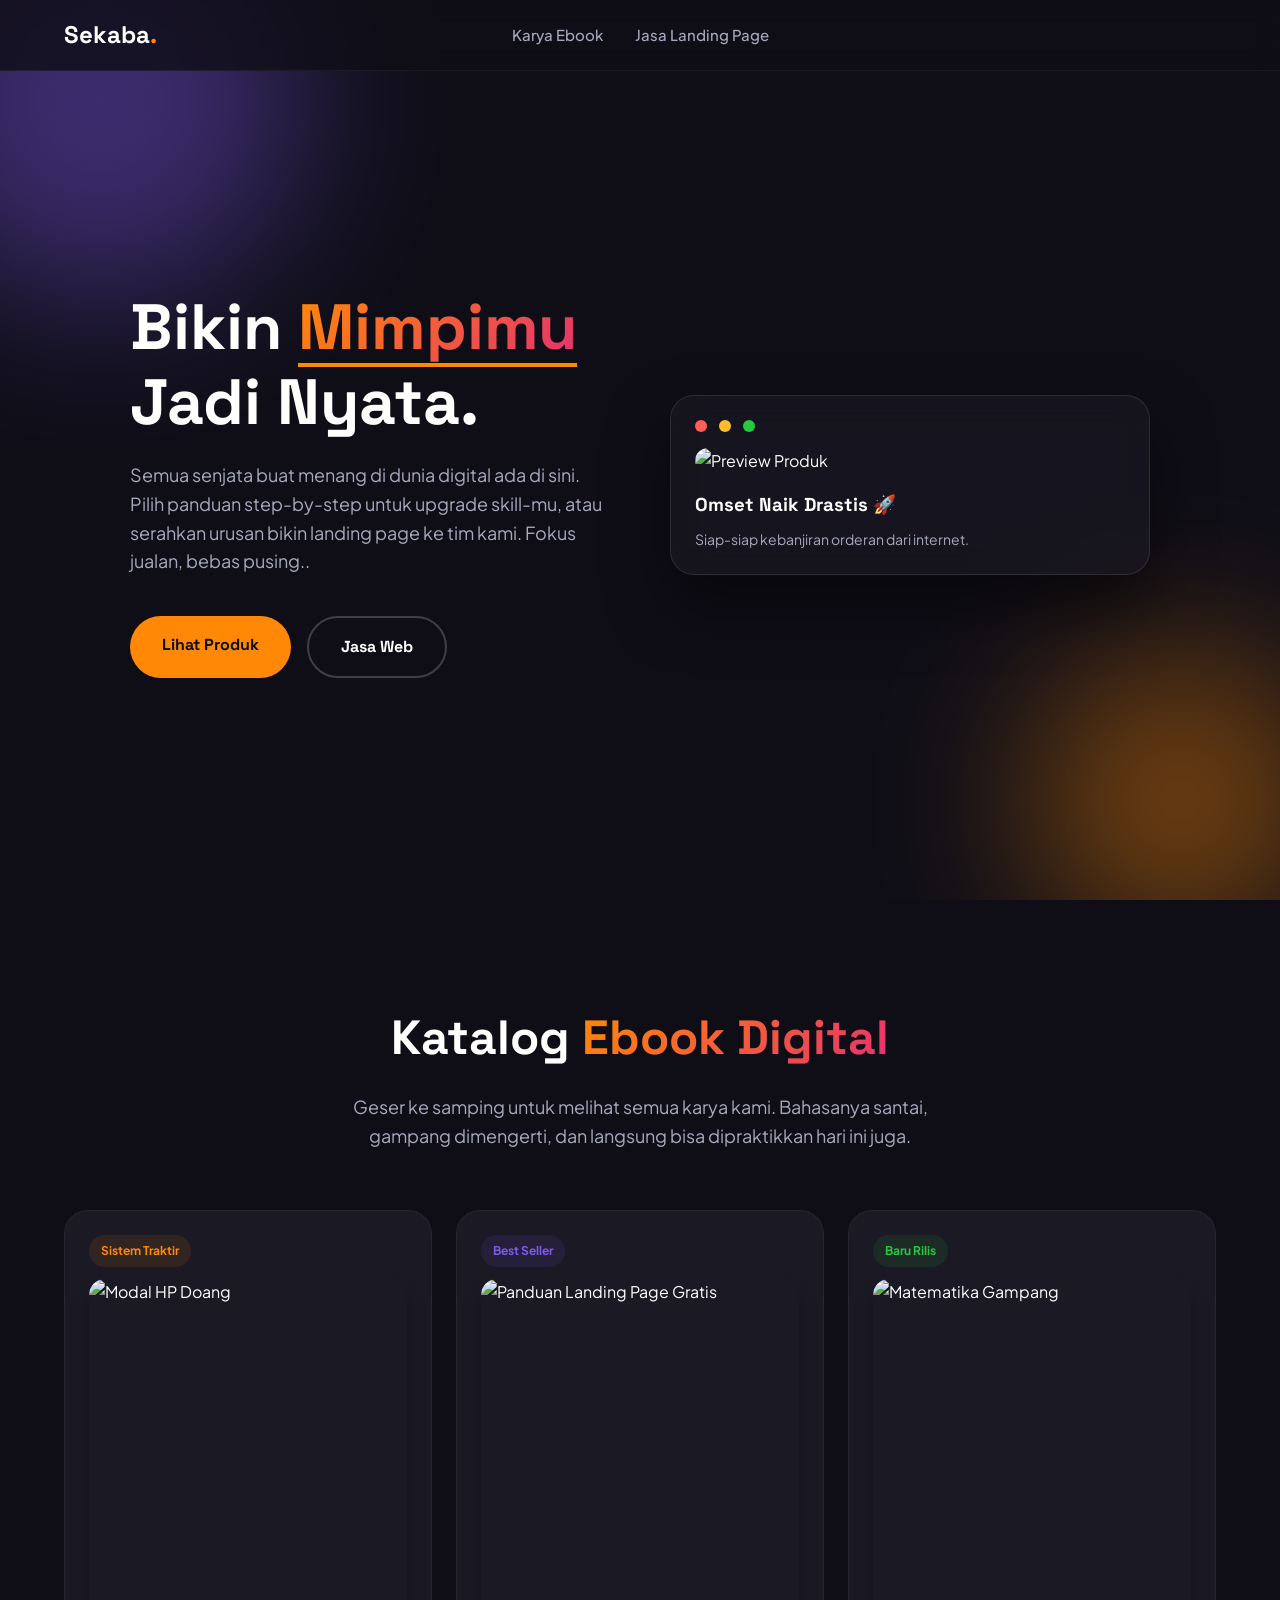
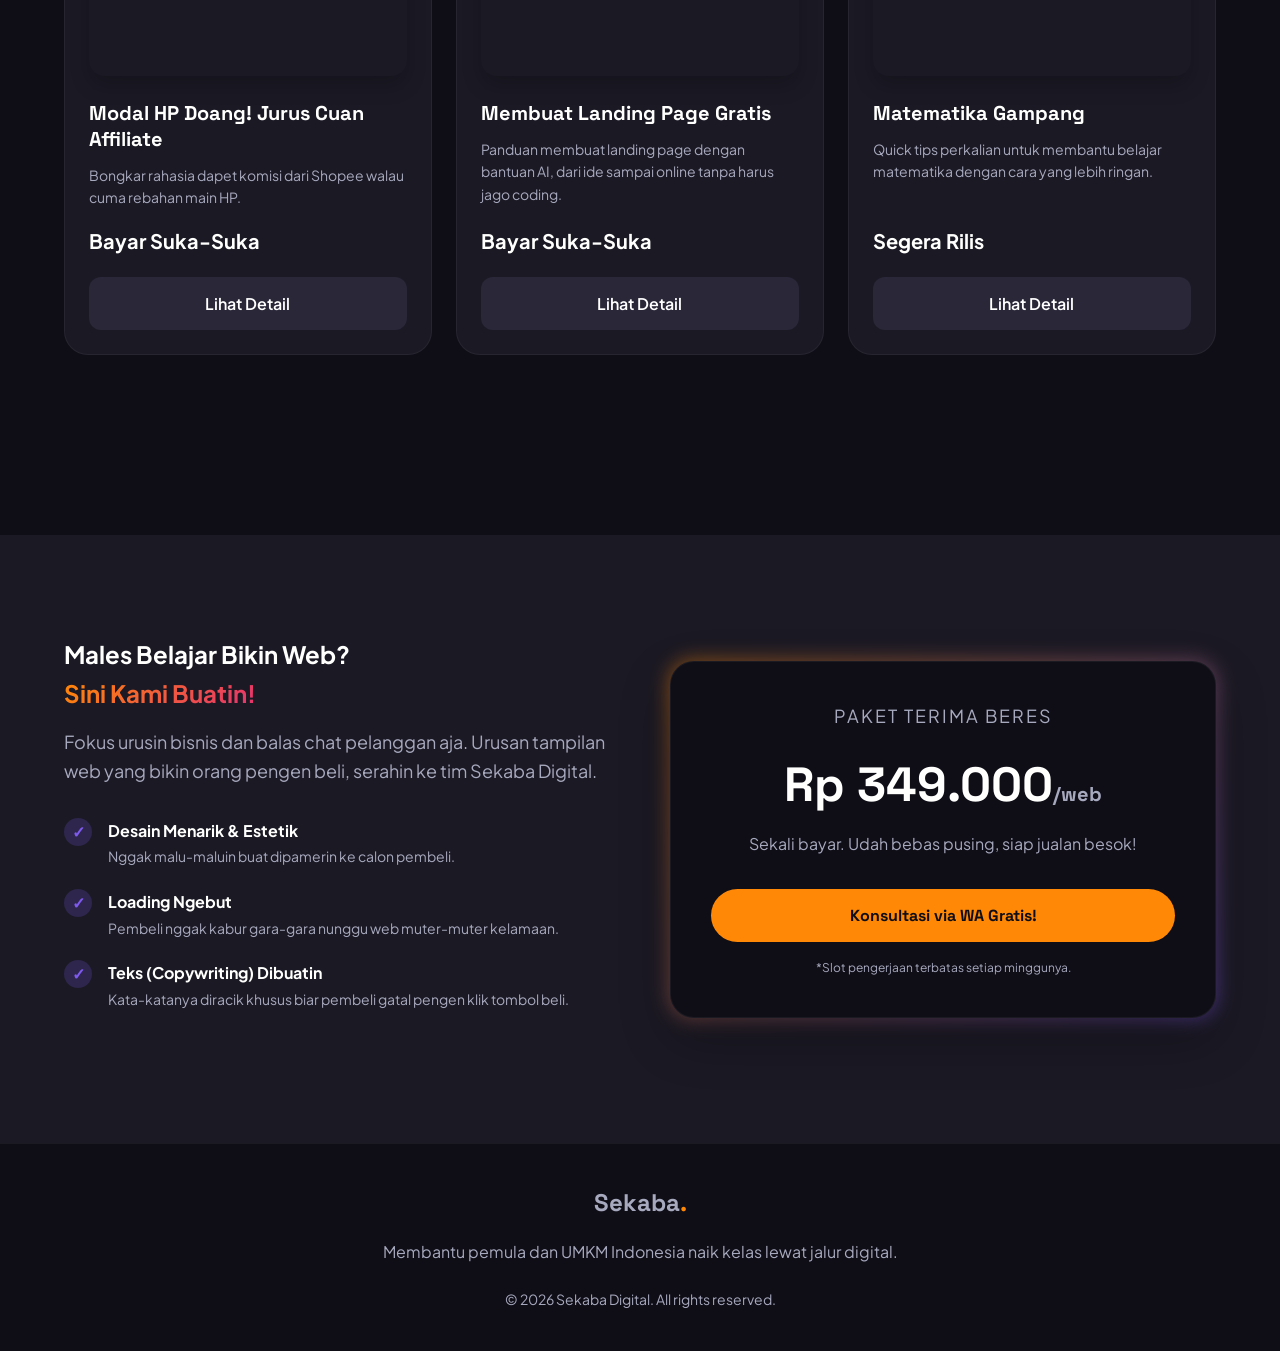
==== index.html @ d07aef2f "Update index.html" ====
<!DOCTYPE html>
<html lang="id">
<head>
<meta charset="UTF-8">
<meta name="viewport" content="width=device-width, initial-scale=1.0">
<title>Sekaba Digital - Ebook & Jasa Landing Page</title>
<link rel="preconnect" href="https://fonts.googleapis.com">
<link rel="preconnect" href="https://fonts.gstatic.com" crossorigin>
<link href="https://fonts.googleapis.com/css2?family=Space+Grotesk:wght@500;700&family=Plus+Jakarta+Sans:wght@400;500;600;700&display=swap" rel="stylesheet">
<style>
  :root {
    --bg: #0F0E17;
    --surface: #1B1924;
    --surface-light: #2A2739;
    --text: #FFFFFE;
    --text-muted: #A7A9BE;
    --primary: #FF8906; /* Neon Orange */
    --primary-hover: #F25F4C;
    --secondary: #E53170; /* Pinkish Red */
    --tertiary: #7F5AF0; /* Purple */
    --radius-lg: 24px;
    --radius-md: 16px;
    --font-head: 'Space Grotesk', sans-serif;
    --font-body: 'Plus Jakarta Sans', sans-serif;
  }

  * { box-sizing: border-box; margin: 0; padding: 0; }
  html { scroll-behavior: smooth; }
  
  body {
    background: var(--bg);
    color: var(--text);
    font-family: var(--font-body);
    line-height: 1.6;
    -webkit-overflow-scrolling: touch;
  }
  
  a { text-decoration: none; color: inherit; }
  img { max-width: 100%; display: block; }
  button { cursor: pointer; border: none; background: none; font-family: inherit; }

  /* Utility Classes */
  .wrap { max-width: 1200px; margin: 0 auto; padding: 0 24px; }
  .text-gradient {
    background: linear-gradient(135deg, var(--primary), var(--secondary));
    -webkit-background-clip: text;
    -webkit-text-fill-color: transparent;
  }
  
  /* Animasi Scroll Reveal */
  .reveal { opacity: 0; transform: translateY(40px); transition: all 0.8s cubic-bezier(0.5, 0, 0, 1); }
  .reveal.active { opacity: 1; transform: translateY(0); }

  /* Navbar */
  .navbar {
    position: fixed; top: 0; width: 100%; z-index: 100;
    background: rgba(15, 14, 23, 0.8);
    backdrop-filter: blur(12px);
    border-bottom: 1px solid rgba(255,255,255,0.05);
    transition: all 0.3s ease;
  }
  .nav-content { display: flex; justify-content: center; align-items: center; height: 70px; position: relative; }
  .logo { font-family: var(--font-head); font-size: 24px; font-weight: 700; }
  .nav-content .logo { position: absolute; left: 24px; }
  .logo span { color: var(--primary); }
  .nav-links { display: flex; gap: 32px; font-weight: 500; font-size: 15px; }
  .nav-links a { color: var(--text-muted); transition: color 0.3s; }
  .nav-links a:hover { color: var(--text); }

  /* Hero Section */
  .hero {
    min-height: 100vh; display: flex; align-items: center; position: relative;
    padding-top: 70px; overflow: hidden;
  }
  /* Blobs Animasi Background */
  .blob {
    position: absolute; border-radius: 50%; filter: blur(80px); opacity: 0.4; z-index: -1;
    animation: float 10s infinite ease-in-out alternate;
  }
  .blob-1 { width: 400px; height: 400px; background: var(--tertiary); top: -100px; left: -100px; }
  .blob-2 { width: 300px; height: 300px; background: var(--primary); bottom: -50px; right: -50px; animation-delay: -5s; }
  
  @keyframes float {
    0% { transform: translate(0, 0) scale(1); }
    100% { transform: translate(30px, 50px) scale(1.1); }
  }

  .hero-grid { display: grid; grid-template-columns: 1fr 1fr; gap: 60px; align-items: center; }
  .hero-content h1 {
    font-family: var(--font-head); font-size: clamp(40px, 5vw, 64px);
    line-height: 1.1; margin-bottom: 24px;
  }
  .dynamic-text { display: inline-block; min-width: 200px; border-bottom: 4px solid var(--primary); }
  .hero-content p { font-size: 18px; color: var(--text-muted); margin-bottom: 40px; max-width: 480px; }
  .hero-btns { display: flex; gap: 16px; }
  .btn-lg {
    padding: 16px 32px; border-radius: 100px; font-family: var(--font-head);
    font-size: 16px; font-weight: 700; transition: all 0.3s ease;
  }
  .btn-primary { background: var(--primary); color: #0F0E17; }
  .btn-primary:hover { background: #fff; transform: translateY(-3px); box-shadow: 0 10px 25px rgba(255, 137, 6, 0.5); }
  .btn-outline { border: 2px solid rgba(255,255,255,0.2); color: #fff; }
  .btn-outline:hover { border-color: #fff; background: rgba(255,255,255,0.05); }

  .hero-visual { position: relative; }
  .floating-card {
    background: rgba(27, 25, 36, 0.6); backdrop-filter: blur(16px);
    border: 1px solid rgba(255,255,255,0.1); border-radius: var(--radius-lg);
    padding: 24px; animation: floatY 6s infinite ease-in-out;
    box-shadow: 0 30px 60px rgba(0,0,0,0.5);
  }
  @keyframes floatY {
    0%, 100% { transform: translateY(0); }
    50% { transform: translateY(-20px); }
  }
  .fc-header { display: flex; gap: 12px; margin-bottom: 16px; align-items: center; }
  .fc-dot { width: 12px; height: 12px; border-radius: 50%; background: #ff5f56; }
  .fc-dot:nth-child(2) { background: #ffbd2e; }
  .fc-dot:nth-child(3) { background: #27c93f; }
  .fc-img { width: 100%; border-radius: var(--radius-md); margin-bottom: 16px; }

  /* Ebook Section */
  .section { padding: 100px 0; }
  .section-head { text-align: center; margin-bottom: 60px; }
  .section-head h2 { font-family: var(--font-head); font-size: clamp(32px, 4vw, 48px); margin-bottom: 16px; }
  .section-head p { color: var(--text-muted); font-size: 18px; max-width: 600px; margin: 0 auto; }

  /* Carousel */
  .carousel-wrapper {
    width: 100%;
    max-width: 1200px;
    margin: 0 auto;
    padding: 0 24px;
    overflow: hidden;
  }
  .carousel {
    display: flex; gap: 24px; overflow-x: auto; padding: 0 0 40px; cursor: grab;
    scroll-snap-type: x mandatory; scrollbar-width: none;
    -webkit-overflow-scrolling: touch;
    scroll-padding: 0;
  }
  .carousel.is-dragging { cursor: grabbing; scroll-snap-type: none; user-select: none; }
  .carousel::-webkit-scrollbar { display: none; }
  .carousel-hint {
    display: none; align-items: center; justify-content: center; gap: 10px;
    margin: -32px 0 24px; color: var(--text-muted); font-size: 13px;
  }
  .carousel-hint.is-visible { display: flex; }
  .carousel-hint::before,
  .carousel-hint::after { content: ''; width: 32px; height: 1px; background: rgba(255,255,255,0.18); }
  .carousel-hint span { color: var(--primary); font-size: 18px; line-height: 1; }
  
  .ebook-card {
    flex: 0 0 calc((100% - 48px) / 3);
    background: var(--surface); border: 1px solid rgba(255,255,255,0.05);
    border-radius: var(--radius-lg); padding: 24px; scroll-snap-align: start;
    transition: all 0.4s ease; position: relative; overflow: hidden;
    display: flex; flex-direction: column;
  }
  .ebook-card::before {
    content: ''; position: absolute; top: 0; left: 0; width: 100%; height: 100%;
    background: radial-gradient(circle at top right, rgba(255, 137, 6, 0.1), transparent 50%);
    opacity: 0; transition: opacity 0.4s ease; z-index: 0;
  }
  .ebook-card:hover {
    transform: translateY(-10px); border-color: rgba(255, 137, 6, 0.3);
    box-shadow: 0 20px 40px rgba(0,0,0,0.4);
  }
  .ebook-card:hover::before { opacity: 1; }
  
  .ec-img {
    width: 100%; aspect-ratio: 4/5; border-radius: var(--radius-md);
    object-fit: cover; margin-bottom: 24px; position: relative; z-index: 1;
    box-shadow: 0 10px 20px rgba(0,0,0,0.2);
  }
  .ec-content { position: relative; z-index: 1; display: flex; flex-direction: column; flex: 1; }
  .ec-tag {
    align-self: flex-start;
    display: inline-block; padding: 6px 12px; background: rgba(255, 137, 6, 0.1);
    color: var(--primary); border-radius: 100px; font-size: 12px; font-weight: 700;
    margin-bottom: 12px;
  }
  .ec-title { font-family: var(--font-head); font-size: 20px; margin-bottom: 12px; line-height: 1.3;}
  .ec-desc { color: var(--text-muted); margin-bottom: 16px; font-size: 14px; flex: 1; }
  .ec-price { font-size: 20px; font-weight: 700; color: var(--text); margin-bottom: 20px; }
  .btn-full {
    width: 100%; padding: 14px; background: var(--surface-light); color: #fff;
    border-radius: 12px; font-weight: 600; transition: all 0.3s;
    text-align: center; display: inline-block;
    position: relative; z-index: 2;
  }
  .ebook-card:hover .btn-full { background: var(--primary); color: #0F0E17; }

  /* Jasa Landing Page */
  .service-section { background: var(--surface); position: relative; overflow: hidden; margin-top: 40px; }
  .service-grid { display: grid; grid-template-columns: 1fr 1fr; gap: 60px; align-items: center; }
  .service-list { list-style: none; margin: 32px 0; }
  .service-list li {
    display: flex; gap: 16px; align-items: flex-start; margin-bottom: 20px; font-size: 16px;
  }
  .check-icon {
    width: 28px; height: 28px; border-radius: 50%; background: rgba(127, 90, 240, 0.2);
    color: var(--tertiary); display: flex; align-items: center; justify-content: center;
    font-weight: bold; flex-shrink: 0;
  }
  .price-box {
    background: var(--bg); border: 1px solid rgba(255,255,255,0.05);
    padding: 40px; border-radius: var(--radius-lg); text-align: center;
    box-shadow: 0 20px 50px rgba(0,0,0,0.3); position: relative;
  }
  .price-box::after {
    content: ''; position: absolute; inset: -2px; border-radius: var(--radius-lg);
    background: linear-gradient(135deg, var(--primary), var(--tertiary));
    z-index: -1; opacity: 0.5; filter: blur(10px);
  }
  .pb-title { font-size: 18px; color: var(--text-muted); margin-bottom: 16px; text-transform: uppercase; letter-spacing: 2px;}
  .pb-price { font-family: var(--font-head); font-size: 48px; font-weight: 700; margin-bottom: 8px; }
  .pb-price span { font-size: 20px; color: var(--text-muted); }

  /* Footer */
  footer { border-top: 1px solid rgba(255,255,255,0.05); padding: 40px 0; text-align: center; color: var(--text-muted); }

  /* Responsive */
  @media (max-width: 968px) {
    .hero-grid, .service-grid { grid-template-columns: 1fr; }
    .hero { text-align: center; padding-top: 120px; }
    .hero-content p { margin: 0 auto 40px; }
    .hero-btns { justify-content: center; }
    .nav-links { gap: 20px; }
  }
  @media (max-width: 600px) {
    .nav-content { height: 62px; }
    .nav-content .logo { left: 16px; font-size: 19px; }
    .nav-links { gap: 12px; font-size: 11px; }
    /* Lebar kartu di HP agar tidak memenuhi layar sepenuhnya (memberi hint bahwa bisa digeser) */
    .ebook-card { flex: 0 0 82%; }
  }
</style>
</head>
<body>

<!-- Navbar -->
<nav class="navbar">
  <div class="wrap nav-content">
    <div class="logo">Sekaba<span>.</span></div>
    <div class="nav-links">
      <a href="#ebook">Karya Ebook</a>
      <a href="#jasa">Jasa Landing Page</a>
    </div>
  </div>
</nav>

<!-- Hero Section -->
<section class="hero">
  <div class="blob blob-1"></div>
  <div class="blob blob-2"></div>
  <div class="wrap hero-grid">
    <div class="hero-content reveal">
      <h1>Bikin <span class="dynamic-text text-gradient" id="typed-text">Mimpimu</span><br>Jadi Nyata.</h1>
      <p>Semua senjata buat menang di dunia digital ada di sini. Pilih panduan step-by-step untuk upgrade skill-mu, atau serahkan urusan bikin landing page ke tim kami. Fokus jualan, bebas pusing..</p>
      <div class="hero-btns">
        <a href="#ebook" class="btn-lg btn-primary">Lihat Produk</a>
        <a href="#jasa" class="btn-lg btn-outline">Jasa Web</a>
      </div>
    </div>
    <div class="hero-visual reveal">
      <div class="floating-card">
        <div class="fc-header">
          <div class="fc-dot"></div><div class="fc-dot"></div><div class="fc-dot"></div>
        </div>
        <!-- Gambar Ilustrasi Abstrak Sementara -->
        <img src="https://via.placeholder.com/800x500/2A2739/FF8906?text=Preview+Produk+Sekaba" alt="Preview Produk" class="fc-img">
        <h3 style="font-family: var(--font-head); margin-bottom: 8px;">Omset Naik Drastis 🚀</h3>
        <p style="color: var(--text-muted); font-size: 14px;">Siap-siap kebanjiran orderan dari internet.</p>
      </div>
    </div>
  </div>
</section>

<!-- Katalog Ebook -->
<section class="section" id="ebook">
  <div class="wrap">
    <div class="section-head reveal">
      <h2>Katalog <span class="text-gradient">Ebook Digital</span></h2>
      <p>Geser ke samping untuk melihat semua karya kami. Bahasanya santai, gampang dimengerti, dan langsung bisa dipraktikkan hari ini juga.</p>
    </div>
  </div>
  
  <div class="carousel-wrapper">
    <div class="carousel-hint" id="carouselHint" aria-live="polite">
      <span aria-hidden="true">↔</span>
      Geser untuk melihat katalog lainnya
    </div>
    <div class="carousel reveal">
      
      <!-- Card 1 -->
      <div class="ebook-card">
        <span class="ec-tag">Sistem Traktir</span>
        <img src="https://github.com/sekabadigital/sekabadigital/blob/main/Modal%20HP%20Doang!%20%E2%80%9CBongkar%20Jurus%20Cuan%20Affiliate%20yang%20Bisa%20Kamu%20Coba%20Hari%20Ini%E2%80%9D.png?raw=true" alt="Modal HP Doang" class="ec-img">
        <div class="ec-content">
          <h3 class="ec-title">Modal HP Doang! Jurus Cuan Affiliate</h3>
          <p class="ec-desc">Bongkar rahasia dapet komisi dari Shopee walau cuma rebahan main HP.</p>
          <div class="ec-price">Bayar Suka-Suka</div>
          <a href="/cuandarihp.html" class="btn-full">Lihat Detail</a>
        </div>
      </div>

      <!-- Card 2 -->
      <div class="ebook-card">
        <span class="ec-tag" style="background: rgba(127, 90, 240, 0.1); color: var(--tertiary);">Best Seller</span>
        <img src="https://github.com/sekabadigital/sekabadigital/blob/main/Disusun%20oleh%20%20Sekaba%20Digital.png?raw=true" alt="Panduan Landing Page Gratis" class="ec-img">
        <div class="ec-content">
          <h3 class="ec-title">Membuat Landing Page Gratis</h3>
          <p class="ec-desc">Panduan membuat landing page dengan bantuan AI, dari ide sampai online tanpa harus jago coding.</p>
          <div class="ec-price">Bayar Suka-Suka</div>
          <a href="/landingpage.html" class="btn-full">Lihat Detail</a>
        </div>
      </div>
      
      <!-- Card 3 -->
      <div class="ebook-card">
        <span class="ec-tag" style="background: rgba(39, 201, 63, 0.1); color: #27c93f;">Baru Rilis</span>
        <img src="https://github.com/sekabadigital/sekabadigital/blob/main/Matematika%20Gampang.png?raw=true" alt="Matematika Gampang" class="ec-img">
        <div class="ec-content">
          <h3 class="ec-title">Matematika Gampang</h3>
          <p class="ec-desc">Quick tips perkalian untuk membantu belajar matematika dengan cara yang lebih ringan.</p>
          <div class="ec-price">Segera Rilis</div>
          <a href="#" class="btn-full">Lihat Detail</a>
        </div>
      </div>
      
      </div>
  </div>
</section>

<!-- Jasa Landing Page -->
<section class="section service-section" id="jasa">
  <div class="wrap service-grid">
    <div class="reveal">
      <h2>Males Belajar Bikin Web? <br><span class="text-gradient">Sini Kami Buatin!</span></h2>
      <p style="color: var(--text-muted); font-size: 18px; margin-top: 16px;">
        Fokus urusin bisnis dan balas chat pelanggan aja. Urusan tampilan web yang bikin orang pengen beli, serahin ke tim Sekaba Digital.
      </p>
      <ul class="service-list">
        <li>
          <div class="check-icon">✓</div>
          <div><strong>Desain Menarik & Estetik</strong><br><span style="color:var(--text-muted); font-size:14px;">Nggak malu-maluin buat dipamerin ke calon pembeli.</span></div>
        </li>
        <li>
          <div class="check-icon">✓</div>
          <div><strong>Loading Ngebut</strong><br><span style="color:var(--text-muted); font-size:14px;">Pembeli nggak kabur gara-gara nunggu web muter-muter kelamaan.</span></div>
        </li>
        <li>
          <div class="check-icon">✓</div>
          <div><strong>Teks (Copywriting) Dibuatin</strong><br><span style="color:var(--text-muted); font-size:14px;">Kata-katanya diracik khusus biar pembeli gatal pengen klik tombol beli.</span></div>
        </li>
      </ul>
    </div>
    <div class="reveal">
      <div class="price-box">
        <div class="pb-title">Paket Terima Beres</div>
        <div class="pb-price">Rp 349.000<span>/web</span></div>
        <p style="color: var(--text-muted); margin-bottom: 32px;">Sekali bayar. Udah bebas pusing, siap jualan besok!</p>
        <button class="btn-lg btn-primary" style="width: 100%;">Konsultasi via WA Gratis!</button>
        <p style="font-size: 12px; color: var(--text-muted); margin-top: 16px;">*Slot pengerjaan terbatas setiap minggunya.</p>
      </div>
    </div>
  </div>
</section>

<!-- Footer -->
<footer>
  <div class="wrap">
    <h2 style="font-family: var(--font-head); margin-bottom: 16px;">Sekaba<span style="color: var(--primary);">.</span></h2>
    <p>Membantu pemula dan UMKM Indonesia naik kelas lewat jalur digital.</p>
    <div style="margin-top: 24px; font-size: 14px;">
      &copy; 2026 Sekaba Digital. All rights reserved.
    </div>
  </div>
</footer>

<script>
  // Efek Typing Dinamis pada Hero
  const textArray = ["Bisnismu", "Jualanmu", "Idemu", "Karyamu"];
  let textIndex = 0;
  const typedText = document.getElementById("typed-text");
  
  setInterval(() => {
    typedText.style.opacity = 0;
    setTimeout(() => {
      textIndex = (textIndex + 1) % textArray.length;
      typedText.innerText = textArray[textIndex];
      typedText.style.opacity = 1;
    }, 500); // Waktu jeda transisi
  }, 3000); // Ganti kata setiap 3 detik
  
  typedText.style.transition = "opacity 0.5s ease";

  // Geser katalog ebook dengan mouse atau sentuhan (FIXED: klik link tetap berfungsi)
  const ebookCarousel = document.querySelector('.carousel');
  const carouselHint = document.getElementById('carouselHint');
  const ebookCards = ebookCarousel.querySelectorAll('.ebook-card');
  let isDragging = false;
  let pointerDownX = 0;
  let dragStartX = 0;
  let dragStartScrollLeft = 0;
  const DRAG_THRESHOLD = 8; // px, di bawah ini dianggap klik biasa, bukan geser

  const updateCarouselHint = () => {
    const hasMoreThanThreeCards = ebookCards.length > 3;
    const canScroll = ebookCarousel.scrollWidth > ebookCarousel.clientWidth + 8;
    carouselHint.classList.toggle('is-visible', hasMoreThanThreeCards && canScroll);
  };

  ebookCarousel.addEventListener('pointerdown', (event) => {
    // Jangan mulai drag kalau yang ditekan adalah link/tombol di dalam card
    pointerDownX = event.clientX;
    dragStartX = event.clientX;
    dragStartScrollLeft = ebookCarousel.scrollLeft;
    ebookCarousel.setPointerCapture(event.pointerId);
  });

  ebookCarousel.addEventListener('pointermove', (event) => {
    if (event.buttons !== 1) return;
    const distance = Math.abs(event.clientX - pointerDownX);
    if (!isDragging && distance > DRAG_THRESHOLD) {
      isDragging = true;
      ebookCarousel.classList.add('is-dragging');
    }
    if (isDragging) {
      ebookCarousel.scrollLeft = dragStartScrollLeft - (event.clientX - dragStartX);
    }
  });

  const stopDragging = (event) => {
    ebookCarousel.classList.remove('is-dragging');
    if (event.pointerId !== undefined && ebookCarousel.hasPointerCapture(event.pointerId)) {
      ebookCarousel.releasePointerCapture(event.pointerId);
    }
    // Reset isDragging sedikit ditunda, supaya listener 'click' di bawah masih sempat membaca nilainya
    setTimeout(() => { isDragging = false; }, 0);
  };

  ebookCarousel.addEventListener('pointerup', stopDragging);
  ebookCarousel.addEventListener('pointercancel', stopDragging);
  ebookCarousel.addEventListener('pointerleave', stopDragging);

  // Kalau memang sedang drag/geser, batalkan klik ke link supaya tidak accidental-navigate
  ebookCarousel.addEventListener('click', (event) => {
    if (isDragging) {
      event.preventDefault();
      event.stopPropagation();
    }
  }, true);

  ebookCarousel.addEventListener('scroll', updateCarouselHint, { passive: true });
  window.addEventListener('resize', updateCarouselHint);
  updateCarouselHint();

  // Animasi Scroll Reveal
  const reveals = document.querySelectorAll('.reveal');
  const revealOnScroll = () => {
    const windowHeight = window.innerHeight;
    const elementVisible = 100;
    
    reveals.forEach((reveal) => {
      const elementTop = reveal.getBoundingClientRect().top;
      if (elementTop < windowHeight - elementVisible) {
        reveal.classList.add('active');
      }
    });
  };
  
  window.addEventListener('scroll', revealOnScroll);
  revealOnScroll(); // Trigger sekali saat halaman dimuat
</script>

</body>
</html>
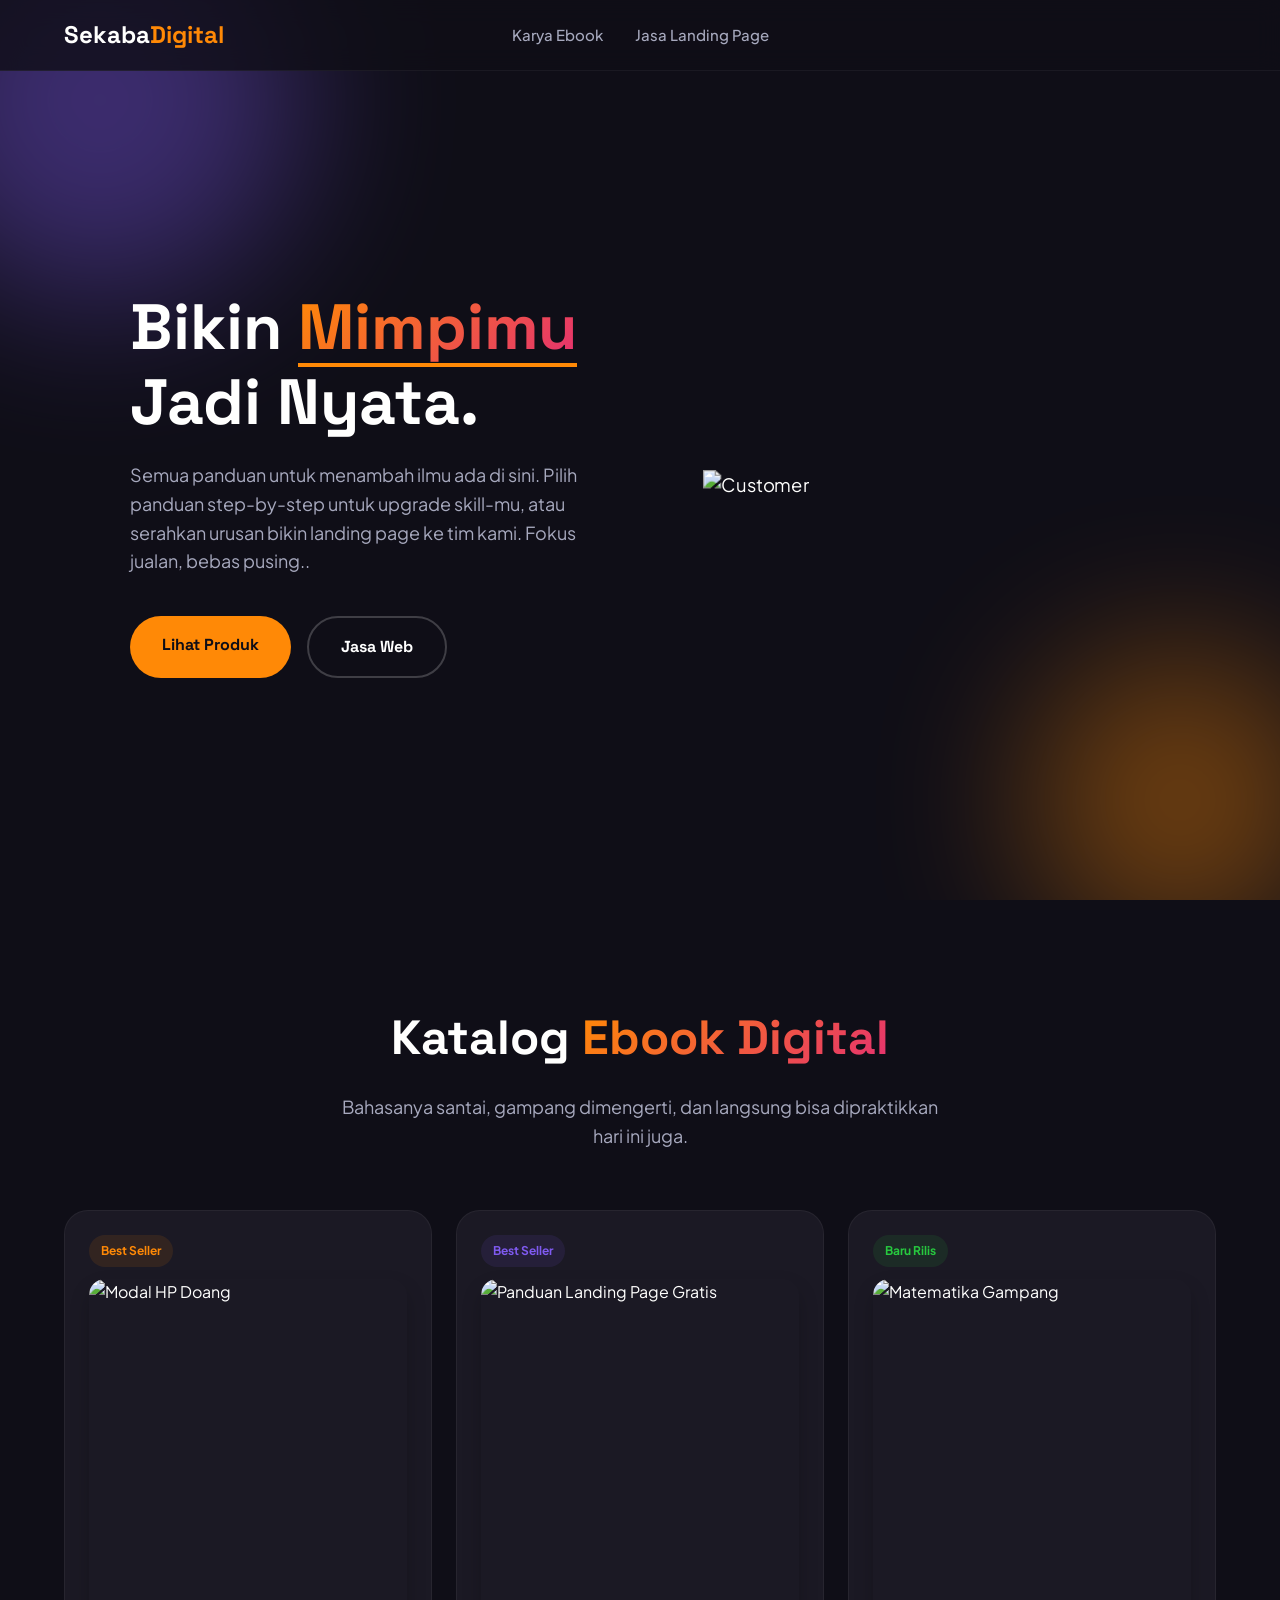
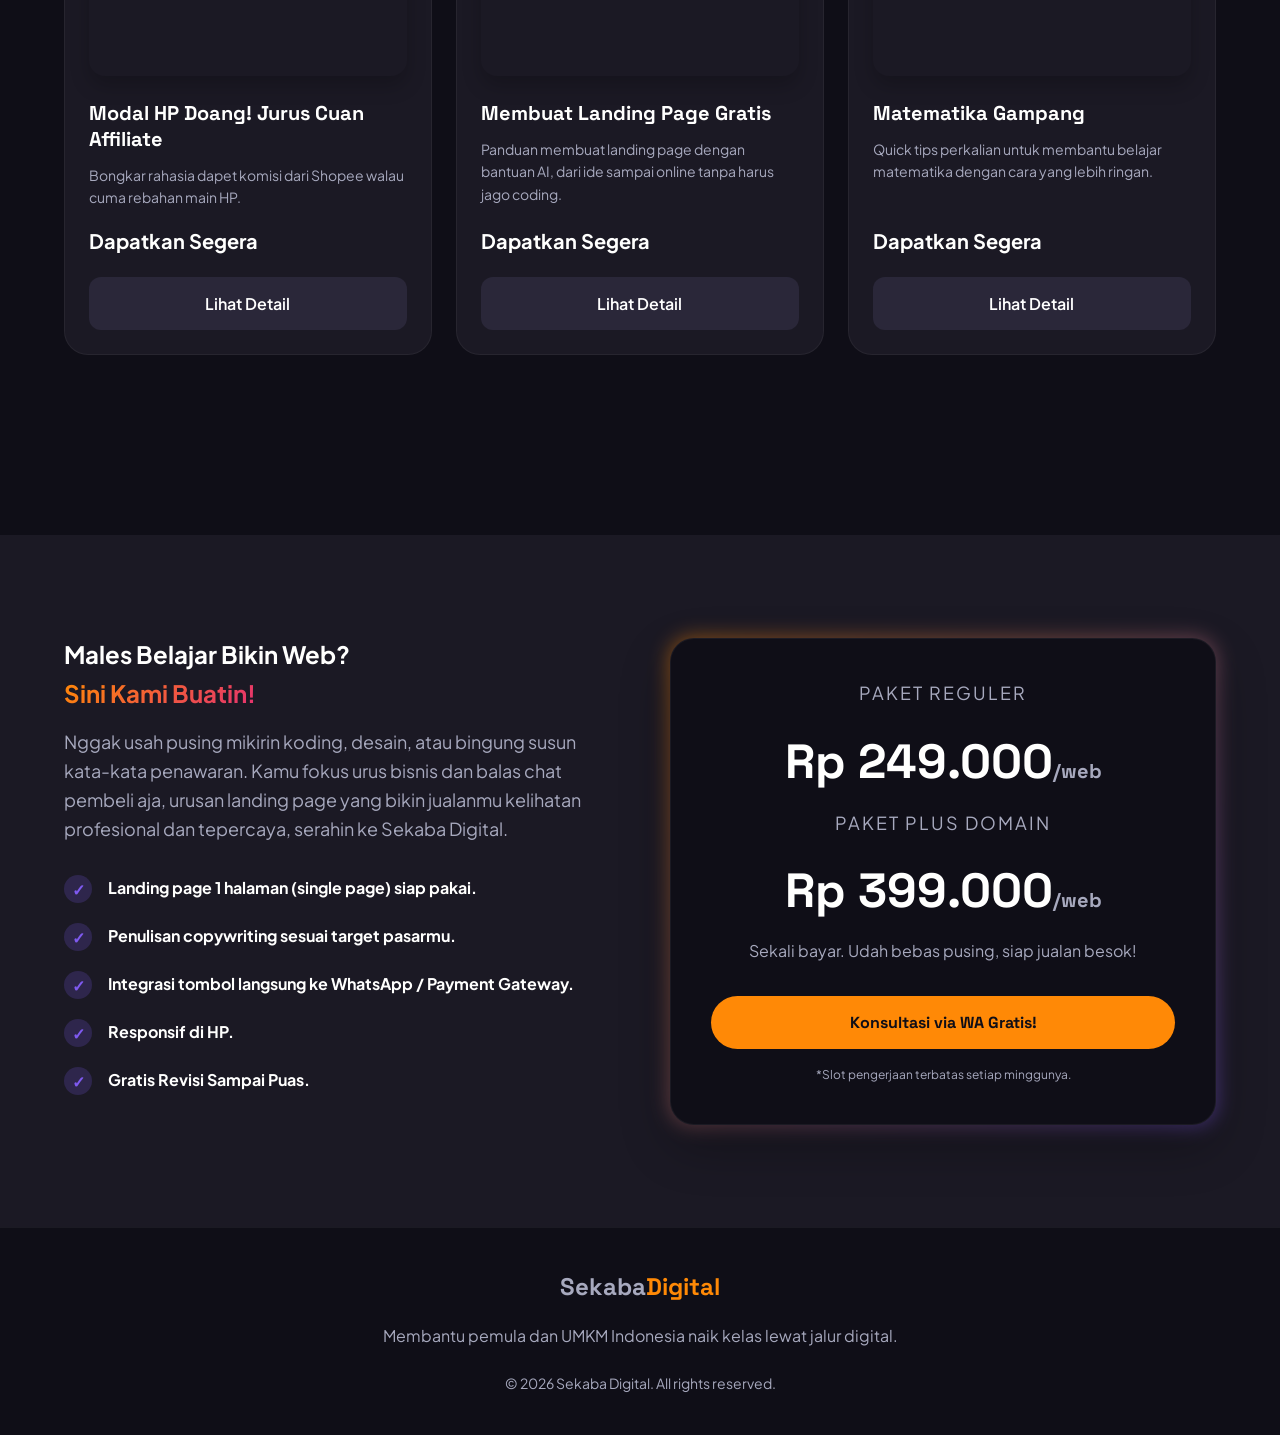
==== commit b9948c4e: "Update index.html" ====
--- a/index.html
+++ b/index.html
@@ -1,479 +1,933 @@
 <!DOCTYPE html>
 <html lang="id">
+
 <head>
-<meta charset="UTF-8">
-<meta name="viewport" content="width=device-width, initial-scale=1.0">
-<title>Sekaba Digital - Ebook & Jasa Landing Page</title>
-<link rel="preconnect" href="https://fonts.googleapis.com">
-<link rel="preconnect" href="https://fonts.gstatic.com" crossorigin>
-<link href="https://fonts.googleapis.com/css2?family=Space+Grotesk:wght@500;700&family=Plus+Jakarta+Sans:wght@400;500;600;700&display=swap" rel="stylesheet">
-<style>
-  :root {
-    --bg: #0F0E17;
-    --surface: #1B1924;
-    --surface-light: #2A2739;
-    --text: #FFFFFE;
-    --text-muted: #A7A9BE;
-    --primary: #FF8906; /* Neon Orange */
-    --primary-hover: #F25F4C;
-    --secondary: #E53170; /* Pinkish Red */
-    --tertiary: #7F5AF0; /* Purple */
-    --radius-lg: 24px;
-    --radius-md: 16px;
-    --font-head: 'Space Grotesk', sans-serif;
-    --font-body: 'Plus Jakarta Sans', sans-serif;
-  }
-
-  * { box-sizing: border-box; margin: 0; padding: 0; }
-  html { scroll-behavior: smooth; }
-  
-  body {
-    background: var(--bg);
-    color: var(--text);
-    font-family: var(--font-body);
-    line-height: 1.6;
-    -webkit-overflow-scrolling: touch;
-  }
-  
-  a { text-decoration: none; color: inherit; }
-  img { max-width: 100%; display: block; }
-  button { cursor: pointer; border: none; background: none; font-family: inherit; }
-
-  /* Utility Classes */
-  .wrap { max-width: 1200px; margin: 0 auto; padding: 0 24px; }
-  .text-gradient {
-    background: linear-gradient(135deg, var(--primary), var(--secondary));
-    -webkit-background-clip: text;
-    -webkit-text-fill-color: transparent;
-  }
-  
-  /* Animasi Scroll Reveal */
-  .reveal { opacity: 0; transform: translateY(40px); transition: all 0.8s cubic-bezier(0.5, 0, 0, 1); }
-  .reveal.active { opacity: 1; transform: translateY(0); }
-
-  /* Navbar */
-  .navbar {
-    position: fixed; top: 0; width: 100%; z-index: 100;
-    background: rgba(15, 14, 23, 0.8);
-    backdrop-filter: blur(12px);
-    border-bottom: 1px solid rgba(255,255,255,0.05);
-    transition: all 0.3s ease;
-  }
-  .nav-content { display: flex; justify-content: center; align-items: center; height: 70px; position: relative; }
-  .logo { font-family: var(--font-head); font-size: 24px; font-weight: 700; }
-  .nav-content .logo { position: absolute; left: 24px; }
-  .logo span { color: var(--primary); }
-  .nav-links { display: flex; gap: 32px; font-weight: 500; font-size: 15px; }
-  .nav-links a { color: var(--text-muted); transition: color 0.3s; }
-  .nav-links a:hover { color: var(--text); }
-
-  /* Hero Section */
-  .hero {
-    min-height: 100vh; display: flex; align-items: center; position: relative;
-    padding-top: 70px; overflow: hidden;
-  }
-  /* Blobs Animasi Background */
-  .blob {
-    position: absolute; border-radius: 50%; filter: blur(80px); opacity: 0.4; z-index: -1;
-    animation: float 10s infinite ease-in-out alternate;
-  }
-  .blob-1 { width: 400px; height: 400px; background: var(--tertiary); top: -100px; left: -100px; }
-  .blob-2 { width: 300px; height: 300px; background: var(--primary); bottom: -50px; right: -50px; animation-delay: -5s; }
-  
-  @keyframes float {
-    0% { transform: translate(0, 0) scale(1); }
-    100% { transform: translate(30px, 50px) scale(1.1); }
-  }
-
-  .hero-grid { display: grid; grid-template-columns: 1fr 1fr; gap: 60px; align-items: center; }
-  .hero-content h1 {
-    font-family: var(--font-head); font-size: clamp(40px, 5vw, 64px);
-    line-height: 1.1; margin-bottom: 24px;
-  }
-  .dynamic-text { display: inline-block; min-width: 200px; border-bottom: 4px solid var(--primary); }
-  .hero-content p { font-size: 18px; color: var(--text-muted); margin-bottom: 40px; max-width: 480px; }
-  .hero-btns { display: flex; gap: 16px; }
-  .btn-lg {
-    padding: 16px 32px; border-radius: 100px; font-family: var(--font-head);
-    font-size: 16px; font-weight: 700; transition: all 0.3s ease;
-  }
-  .btn-primary { background: var(--primary); color: #0F0E17; }
-  .btn-primary:hover { background: #fff; transform: translateY(-3px); box-shadow: 0 10px 25px rgba(255, 137, 6, 0.5); }
-  .btn-outline { border: 2px solid rgba(255,255,255,0.2); color: #fff; }
-  .btn-outline:hover { border-color: #fff; background: rgba(255,255,255,0.05); }
-
-  .hero-visual { position: relative; }
-  .floating-card {
-    background: rgba(27, 25, 36, 0.6); backdrop-filter: blur(16px);
-    border: 1px solid rgba(255,255,255,0.1); border-radius: var(--radius-lg);
-    padding: 24px; animation: floatY 6s infinite ease-in-out;
-    box-shadow: 0 30px 60px rgba(0,0,0,0.5);
-  }
-  @keyframes floatY {
-    0%, 100% { transform: translateY(0); }
-    50% { transform: translateY(-20px); }
-  }
-  .fc-header { display: flex; gap: 12px; margin-bottom: 16px; align-items: center; }
-  .fc-dot { width: 12px; height: 12px; border-radius: 50%; background: #ff5f56; }
-  .fc-dot:nth-child(2) { background: #ffbd2e; }
-  .fc-dot:nth-child(3) { background: #27c93f; }
-  .fc-img { width: 100%; border-radius: var(--radius-md); margin-bottom: 16px; }
-
-  /* Ebook Section */
-  .section { padding: 100px 0; }
-  .section-head { text-align: center; margin-bottom: 60px; }
-  .section-head h2 { font-family: var(--font-head); font-size: clamp(32px, 4vw, 48px); margin-bottom: 16px; }
-  .section-head p { color: var(--text-muted); font-size: 18px; max-width: 600px; margin: 0 auto; }
-
-  /* Carousel */
-  .carousel-wrapper {
-    width: 100%;
-    max-width: 1200px;
-    margin: 0 auto;
-    padding: 0 24px;
-    overflow: hidden;
-  }
-  .carousel {
-    display: flex; gap: 24px; overflow-x: auto; padding: 0 0 40px; cursor: grab;
-    scroll-snap-type: x mandatory; scrollbar-width: none;
-    -webkit-overflow-scrolling: touch;
-    scroll-padding: 0;
-  }
-  .carousel.is-dragging { cursor: grabbing; scroll-snap-type: none; user-select: none; }
-  .carousel::-webkit-scrollbar { display: none; }
-  .carousel-hint {
-    display: none; align-items: center; justify-content: center; gap: 10px;
-    margin: -32px 0 24px; color: var(--text-muted); font-size: 13px;
-  }
-  .carousel-hint.is-visible { display: flex; }
-  .carousel-hint::before,
-  .carousel-hint::after { content: ''; width: 32px; height: 1px; background: rgba(255,255,255,0.18); }
-  .carousel-hint span { color: var(--primary); font-size: 18px; line-height: 1; }
-  
-  .ebook-card {
-    flex: 0 0 calc((100% - 48px) / 3);
-    background: var(--surface); border: 1px solid rgba(255,255,255,0.05);
-    border-radius: var(--radius-lg); padding: 24px; scroll-snap-align: start;
-    transition: all 0.4s ease; position: relative; overflow: hidden;
-    display: flex; flex-direction: column;
-  }
-  .ebook-card::before {
-    content: ''; position: absolute; top: 0; left: 0; width: 100%; height: 100%;
-    background: radial-gradient(circle at top right, rgba(255, 137, 6, 0.1), transparent 50%);
-    opacity: 0; transition: opacity 0.4s ease; z-index: 0;
-  }
-  .ebook-card:hover {
-    transform: translateY(-10px); border-color: rgba(255, 137, 6, 0.3);
-    box-shadow: 0 20px 40px rgba(0,0,0,0.4);
-  }
-  .ebook-card:hover::before { opacity: 1; }
-  
-  .ec-img {
-    width: 100%; aspect-ratio: 4/5; border-radius: var(--radius-md);
-    object-fit: cover; margin-bottom: 24px; position: relative; z-index: 1;
-    box-shadow: 0 10px 20px rgba(0,0,0,0.2);
-  }
-  .ec-content { position: relative; z-index: 1; display: flex; flex-direction: column; flex: 1; }
-  .ec-tag {
-    align-self: flex-start;
-    display: inline-block; padding: 6px 12px; background: rgba(255, 137, 6, 0.1);
-    color: var(--primary); border-radius: 100px; font-size: 12px; font-weight: 700;
-    margin-bottom: 12px;
-  }
-  .ec-title { font-family: var(--font-head); font-size: 20px; margin-bottom: 12px; line-height: 1.3;}
-  .ec-desc { color: var(--text-muted); margin-bottom: 16px; font-size: 14px; flex: 1; }
-  .ec-price { font-size: 20px; font-weight: 700; color: var(--text); margin-bottom: 20px; }
-  .btn-full {
-    width: 100%; padding: 14px; background: var(--surface-light); color: #fff;
-    border-radius: 12px; font-weight: 600; transition: all 0.3s;
-    text-align: center; display: inline-block;
-    position: relative; z-index: 2;
-  }
-  .ebook-card:hover .btn-full { background: var(--primary); color: #0F0E17; }
-
-  /* Jasa Landing Page */
-  .service-section { background: var(--surface); position: relative; overflow: hidden; margin-top: 40px; }
-  .service-grid { display: grid; grid-template-columns: 1fr 1fr; gap: 60px; align-items: center; }
-  .service-list { list-style: none; margin: 32px 0; }
-  .service-list li {
-    display: flex; gap: 16px; align-items: flex-start; margin-bottom: 20px; font-size: 16px;
-  }
-  .check-icon {
-    width: 28px; height: 28px; border-radius: 50%; background: rgba(127, 90, 240, 0.2);
-    color: var(--tertiary); display: flex; align-items: center; justify-content: center;
-    font-weight: bold; flex-shrink: 0;
-  }
-  .price-box {
-    background: var(--bg); border: 1px solid rgba(255,255,255,0.05);
-    padding: 40px; border-radius: var(--radius-lg); text-align: center;
-    box-shadow: 0 20px 50px rgba(0,0,0,0.3); position: relative;
-  }
-  .price-box::after {
-    content: ''; position: absolute; inset: -2px; border-radius: var(--radius-lg);
-    background: linear-gradient(135deg, var(--primary), var(--tertiary));
-    z-index: -1; opacity: 0.5; filter: blur(10px);
-  }
-  .pb-title { font-size: 18px; color: var(--text-muted); margin-bottom: 16px; text-transform: uppercase; letter-spacing: 2px;}
-  .pb-price { font-family: var(--font-head); font-size: 48px; font-weight: 700; margin-bottom: 8px; }
-  .pb-price span { font-size: 20px; color: var(--text-muted); }
-
-  /* Footer */
-  footer { border-top: 1px solid rgba(255,255,255,0.05); padding: 40px 0; text-align: center; color: var(--text-muted); }
-
-  /* Responsive */
-  @media (max-width: 968px) {
-    .hero-grid, .service-grid { grid-template-columns: 1fr; }
-    .hero { text-align: center; padding-top: 120px; }
-    .hero-content p { margin: 0 auto 40px; }
-    .hero-btns { justify-content: center; }
-    .nav-links { gap: 20px; }
-  }
-  @media (max-width: 600px) {
-    .nav-content { height: 62px; }
-    .nav-content .logo { left: 16px; font-size: 19px; }
-    .nav-links { gap: 12px; font-size: 11px; }
-    /* Lebar kartu di HP agar tidak memenuhi layar sepenuhnya (memberi hint bahwa bisa digeser) */
-    .ebook-card { flex: 0 0 82%; }
-  }
-</style>
+    <meta charset="UTF-8">
+    <meta name="viewport" content="width=device-width, initial-scale=1.0">
+    <title>Sekaba Digital</title>
+    <link rel="preconnect" href="https://fonts.googleapis.com">
+    <link rel="preconnect" href="https://fonts.gstatic.com" crossorigin>
+    <link
+        href="https://fonts.googleapis.com/css2?family=Space+Grotesk:wght@500;700&family=Plus+Jakarta+Sans:wght@400;500;600;700&display=swap"
+        rel="stylesheet">
+    <style>
+        :root {
+            --bg: #0F0E17;
+            --surface: #1B1924;
+            --surface-light: #2A2739;
+            --text: #FFFFFE;
+            --text-muted: #A7A9BE;
+            --primary: #FF8906;
+            /* Neon Orange */
+            --primary-hover: #F25F4C;
+            --secondary: #E53170;
+            /* Pinkish Red */
+            --tertiary: #7F5AF0;
+            /* Purple */
+            --radius-lg: 24px;
+            --radius-md: 16px;
+            --font-head: 'Space Grotesk', sans-serif;
+            --font-body: 'Plus Jakarta Sans', sans-serif;
+        }
+
+        * {
+            box-sizing: border-box;
+            margin: 0;
+            padding: 0;
+        }
+
+        html {
+            scroll-behavior: smooth;
+        }
+
+        body {
+            background: var(--bg);
+            color: var(--text);
+            font-family: var(--font-body);
+            line-height: 1.6;
+            -webkit-overflow-scrolling: touch;
+        }
+
+        a {
+            text-decoration: none;
+            color: inherit;
+        }
+
+        img {
+            max-width: 100%;
+            display: block;
+        }
+
+        button {
+            cursor: pointer;
+            border: none;
+            background: none;
+            font-family: inherit;
+        }
+
+        /* Utility Classes */
+        .wrap {
+            max-width: 1200px;
+            margin: 0 auto;
+            padding: 0 24px;
+        }
+
+        .text-gradient {
+            background: linear-gradient(135deg, var(--primary), var(--secondary));
+            -webkit-background-clip: text;
+            -webkit-text-fill-color: transparent;
+        }
+
+        /* Animasi Scroll Reveal */
+        .reveal {
+            opacity: 0;
+            transform: translateY(40px);
+            transition: all 0.8s cubic-bezier(0.5, 0, 0, 1);
+        }
+
+        .reveal.active {
+            opacity: 1;
+            transform: translateY(0);
+        }
+
+        /* Navbar */
+        .navbar {
+            position: fixed;
+            top: 0;
+            width: 100%;
+            z-index: 100;
+            background: rgba(15, 14, 23, 0.8);
+            backdrop-filter: blur(12px);
+            border-bottom: 1px solid rgba(255, 255, 255, 0.05);
+            transition: all 0.3s ease;
+        }
+
+        .nav-content {
+            display: flex;
+            justify-content: center;
+            align-items: center;
+            height: 70px;
+            position: relative;
+        }
+
+        .logo {
+            font-family: var(--font-head);
+            font-size: 24px;
+            font-weight: 700;
+        }
+
+        .nav-content .logo {
+            position: absolute;
+            left: 24px;
+        }
+
+        .logo span {
+            color: var(--primary);
+        }
+
+        .nav-links {
+            display: flex;
+            gap: 32px;
+            font-weight: 500;
+            font-size: 15px;
+        }
+
+        .nav-links a {
+            color: var(--text-muted);
+            transition: color 0.3s;
+        }
+
+        .nav-links a:hover {
+            color: var(--text);
+        }
+
+        /* Hero Section */
+        .hero {
+            min-height: 100vh;
+            display: flex;
+            align-items: center;
+            position: relative;
+            padding-top: 70px;
+            overflow: hidden;
+        }
+
+        /* Blobs Animasi Background */
+        .blob {
+            position: absolute;
+            border-radius: 50%;
+            filter: blur(80px);
+            opacity: 0.4;
+            z-index: -1;
+            animation: float 10s infinite ease-in-out alternate;
+        }
+
+        .blob-1 {
+            width: 400px;
+            height: 400px;
+            background: var(--tertiary);
+            top: -100px;
+            left: -100px;
+        }
+
+        .blob-2 {
+            width: 300px;
+            height: 300px;
+            background: var(--primary);
+            bottom: -50px;
+            right: -50px;
+            animation-delay: -5s;
+        }
+
+        @keyframes float {
+            0% {
+                transform: translate(0, 0) scale(1);
+            }
+
+            100% {
+                transform: translate(30px, 50px) scale(1.1);
+            }
+        }
+
+        .hero-grid {
+            display: grid;
+            grid-template-columns: 1fr 1fr;
+            gap: 60px;
+            align-items: center;
+        }
+
+        .hero-content h1 {
+            font-family: var(--font-head);
+            font-size: clamp(40px, 5vw, 64px);
+            line-height: 1.1;
+            margin-bottom: 24px;
+        }
+
+        .dynamic-text {
+            display: inline-block;
+            min-width: 200px;
+            border-bottom: 4px solid var(--primary);
+        }
+
+        .hero-content p {
+            font-size: 18px;
+            color: var(--text-muted);
+            margin-bottom: 40px;
+            max-width: 480px;
+        }
+
+        .hero-btns {
+            display: flex;
+            gap: 16px;
+        }
+
+        .btn-lg {
+            padding: 16px 32px;
+            border-radius: 100px;
+            font-family: var(--font-head);
+            font-size: 16px;
+            font-weight: 700;
+            transition: all 0.3s ease;
+        }
+
+        .btn-primary {
+            background: var(--primary);
+            color: #0F0E17;
+        }
+
+        .btn-primary:hover {
+            background: #fff;
+            transform: translateY(-3px);
+            box-shadow: 0 10px 25px rgba(255, 137, 6, 0.5);
+        }
+
+        .btn-outline {
+            border: 2px solid rgba(255, 255, 255, 0.2);
+            color: #fff;
+        }
+
+        .btn-outline:hover {
+            border-color: #fff;
+            background: rgba(255, 255, 255, 0.05);
+        }
+
+        .hero-visual {
+            position: relative;
+        }
+
+        .floating-card {
+            background: rgba(27, 25, 36, 0.6);
+            backdrop-filter: blur(16px);
+            border: 1px solid rgba(255, 255, 255, 0.1);
+            border-radius: var(--radius-lg);
+            padding: 24px;
+            animation: floatY 6s infinite ease-in-out;
+            box-shadow: 0 30px 60px rgba(0, 0, 0, 0.5);
+        }
+
+        @keyframes floatY {
+
+            0%,
+            100% {
+                transform: translateY(0);
+            }
+
+            50% {
+                transform: translateY(-20px);
+            }
+        }
+
+        .fc-header {
+            display: flex;
+            gap: 12px;
+            margin-bottom: 16px;
+            align-items: center;
+        }
+
+        .fc-dot {
+            width: 12px;
+            height: 12px;
+            border-radius: 50%;
+            background: #ff5f56;
+        }
+
+        .fc-dot:nth-child(2) {
+            background: #ffbd2e;
+        }
+
+        .fc-dot:nth-child(3) {
+            background: #27c93f;
+        }
+
+        .fc-img {
+            width: 100%;
+            border-radius: var(--radius-md);
+            margin-bottom: 16px;
+        }
+
+        /* Ebook Section */
+        .section {
+            padding: 100px 0;
+        }
+
+        .section-head {
+            text-align: center;
+            margin-bottom: 60px;
+        }
+
+        .section-head h2 {
+            font-family: var(--font-head);
+            font-size: clamp(32px, 4vw, 48px);
+            margin-bottom: 16px;
+        }
+
+        .section-head p {
+            color: var(--text-muted);
+            font-size: 18px;
+            max-width: 600px;
+            margin: 0 auto;
+        }
+
+        /* Carousel */
+        .carousel-wrapper {
+            width: 100%;
+            max-width: 1200px;
+            margin: 0 auto;
+            padding: 0 24px;
+            overflow: hidden;
+        }
+
+        .carousel {
+            display: flex;
+            gap: 24px;
+            overflow-x: auto;
+            padding: 0 0 40px;
+            scroll-snap-type: x mandatory;
+            scrollbar-width: none;
+            -webkit-overflow-scrolling: touch;
+            scroll-padding: 0;
+            scroll-behavior: smooth;
+        }
+
+        .carousel::-webkit-scrollbar {
+            display: none;
+        }
+
+        /* Navigasi Carousel (Tombol Prev/Next) */
+        .carousel-nav {
+            display: flex;
+            align-items: center;
+            justify-content: center;
+            gap: 16px;
+            margin: -16px 0 24px;
+        }
+
+        .carousel-nav-btn {
+            width: 48px;
+            height: 48px;
+            border-radius: 50%;
+            background: var(--surface);
+            border: 1px solid rgba(255, 255, 255, 0.1);
+            color: var(--text);
+            display: flex;
+            align-items: center;
+            justify-content: center;
+            font-size: 20px;
+            transition: all 0.25s ease;
+            flex-shrink: 0;
+        }
+
+        .carousel-nav-btn:hover:not(:disabled) {
+            background: var(--primary);
+            color: #0F0E17;
+            border-color: var(--primary);
+            transform: translateY(-2px);
+        }
+
+        .carousel-nav-btn:disabled {
+            opacity: 0.35;
+            cursor: not-allowed;
+        }
+
+        .carousel-dots {
+            display: flex;
+            align-items: center;
+            gap: 8px;
+        }
+
+        .carousel-dot {
+            width: 8px;
+            height: 8px;
+            border-radius: 50%;
+            background: rgba(255, 255, 255, 0.2);
+            transition: all 0.25s ease;
+        }
+
+        .carousel-dot.active {
+            background: var(--primary);
+            width: 24px;
+            border-radius: 100px;
+        }
+
+        @media (max-width: 600px) {
+            .carousel-nav-btn {
+                width: 42px;
+                height: 42px;
+                font-size: 18px;
+            }
+        }
+
+        .ebook-card {
+            flex: 0 0 calc((100% - 48px) / 3);
+            background: var(--surface);
+            border: 1px solid rgba(255, 255, 255, 0.05);
+            border-radius: var(--radius-lg);
+            padding: 24px;
+            scroll-snap-align: start;
+            transition: all 0.4s ease;
+            position: relative;
+            overflow: hidden;
+            display: flex;
+            flex-direction: column;
+        }
+
+        .ebook-card::before {
+            content: '';
+            position: absolute;
+            top: 0;
+            left: 0;
+            width: 100%;
+            height: 100%;
+            background: radial-gradient(circle at top right, rgba(255, 137, 6, 0.1), transparent 50%);
+            opacity: 0;
+            transition: opacity 0.4s ease;
+            z-index: 0;
+        }
+
+        .ebook-card:hover {
+            transform: translateY(-10px);
+            border-color: rgba(255, 137, 6, 0.3);
+            box-shadow: 0 20px 40px rgba(0, 0, 0, 0.4);
+        }
+
+        .ebook-card:hover::before {
+            opacity: 1;
+        }
+
+        .ec-img {
+            width: 100%;
+            aspect-ratio: 4/5;
+            border-radius: var(--radius-md);
+            object-fit: cover;
+            margin-bottom: 24px;
+            position: relative;
+            z-index: 1;
+            box-shadow: 0 10px 20px rgba(0, 0, 0, 0.2);
+        }
+
+        .ec-content {
+            position: relative;
+            z-index: 1;
+            display: flex;
+            flex-direction: column;
+            flex: 1;
+        }
+
+        .ec-tag {
+            align-self: flex-start;
+            display: inline-block;
+            padding: 6px 12px;
+            background: rgba(255, 137, 6, 0.1);
+            color: var(--primary);
+            border-radius: 100px;
+            font-size: 12px;
+            font-weight: 700;
+            margin-bottom: 12px;
+        }
+
+        .ec-title {
+            font-family: var(--font-head);
+            font-size: 20px;
+            margin-bottom: 12px;
+            line-height: 1.3;
+        }
+
+        .ec-desc {
+            color: var(--text-muted);
+            margin-bottom: 16px;
+            font-size: 14px;
+            flex: 1;
+        }
+
+        .ec-price {
+            font-size: 20px;
+            font-weight: 700;
+            color: var(--text);
+            margin-bottom: 20px;
+        }
+
+        .btn-full {
+            width: 100%;
+            padding: 14px;
+            background: var(--surface-light);
+            color: #fff;
+            border-radius: 12px;
+            font-weight: 600;
+            transition: all 0.3s;
+            text-align: center;
+            display: inline-block;
+            position: relative;
+            z-index: 2;
+        }
+
+        .ebook-card:hover .btn-full {
+            background: var(--primary);
+            color: #0F0E17;
+        }
+
+        /* Jasa Landing Page */
+        .service-section {
+            background: var(--surface);
+            position: relative;
+            overflow: hidden;
+            margin-top: 40px;
+        }
+
+        .service-grid {
+            display: grid;
+            grid-template-columns: 1fr 1fr;
+            gap: 60px;
+            align-items: center;
+        }
+
+        .service-list {
+            list-style: none;
+            margin: 32px 0;
+        }
+
+        .service-list li {
+            display: flex;
+            gap: 16px;
+            align-items: flex-start;
+            margin-bottom: 20px;
+            font-size: 16px;
+        }
+
+        .check-icon {
+            width: 28px;
+            height: 28px;
+            border-radius: 50%;
+            background: rgba(127, 90, 240, 0.2);
+            color: var(--tertiary);
+            display: flex;
+            align-items: center;
+            justify-content: center;
+            font-weight: bold;
+            flex-shrink: 0;
+        }
+
+        .price-box {
+            background: var(--bg);
+            border: 1px solid rgba(255, 255, 255, 0.05);
+            padding: 40px;
+            border-radius: var(--radius-lg);
+            text-align: center;
+            box-shadow: 0 20px 50px rgba(0, 0, 0, 0.3);
+            position: relative;
+        }
+
+        .price-box::after {
+            content: '';
+            position: absolute;
+            inset: -2px;
+            border-radius: var(--radius-lg);
+            background: linear-gradient(135deg, var(--primary), var(--tertiary));
+            z-index: -1;
+            opacity: 0.5;
+            filter: blur(10px);
+        }
+
+        .pb-title {
+            font-size: 18px;
+            color: var(--text-muted);
+            margin-bottom: 16px;
+            text-transform: uppercase;
+            letter-spacing: 2px;
+        }
+
+        .pb-price {
+            font-family: var(--font-head);
+            font-size: 48px;
+            font-weight: 700;
+            margin-bottom: 8px;
+        }
+
+        .pb-price span {
+            font-size: 20px;
+            color: var(--text-muted);
+        }
+
+        /* Footer */
+        footer {
+            border-top: 1px solid rgba(255, 255, 255, 0.05);
+            padding: 40px 0;
+            text-align: center;
+            color: var(--text-muted);
+        }
+
+        /* Responsive */
+        @media (max-width: 968px) {
+
+            .hero-grid,
+            .service-grid {
+                grid-template-columns: 1fr;
+            }
+
+            .hero {
+                text-align: center;
+                padding-top: 120px;
+            }
+
+            .hero-content p {
+                margin: 0 auto 40px;
+            }
+
+            .hero-btns {
+                justify-content: center;
+            }
+
+            .nav-links {
+                gap: 20px;
+            }
+        }
+
+        @media (max-width: 600px) {
+            .nav-content {
+                height: 62px;
+            }
+
+            .nav-content .logo {
+                left: 16px;
+                font-size: 19px;
+            }
+
+            .nav-links {
+                gap: 12px;
+                font-size: 11px;
+            }
+
+            /* Lebar kartu di HP agar tidak memenuhi layar sepenuhnya (memberi hint bahwa bisa digeser) */
+            .ebook-card {
+                flex: 0 0 82%;
+            }
+        }
+    </style>
 </head>
+
 <body>
 
-<!-- Navbar -->
-<nav class="navbar">
-  <div class="wrap nav-content">
-    <div class="logo">Sekaba<span>.</span></div>
-    <div class="nav-links">
-      <a href="#ebook">Karya Ebook</a>
-      <a href="#jasa">Jasa Landing Page</a>
-    </div>
-  </div>
-</nav>
-
-<!-- Hero Section -->
-<section class="hero">
-  <div class="blob blob-1"></div>
-  <div class="blob blob-2"></div>
-  <div class="wrap hero-grid">
-    <div class="hero-content reveal">
-      <h1>Bikin <span class="dynamic-text text-gradient" id="typed-text">Mimpimu</span><br>Jadi Nyata.</h1>
-      <p>Semua senjata buat menang di dunia digital ada di sini. Pilih panduan step-by-step untuk upgrade skill-mu, atau serahkan urusan bikin landing page ke tim kami. Fokus jualan, bebas pusing..</p>
-      <div class="hero-btns">
-        <a href="#ebook" class="btn-lg btn-primary">Lihat Produk</a>
-        <a href="#jasa" class="btn-lg btn-outline">Jasa Web</a>
-      </div>
-    </div>
-    <div class="hero-visual reveal">
-      <div class="floating-card">
-        <div class="fc-header">
-          <div class="fc-dot"></div><div class="fc-dot"></div><div class="fc-dot"></div>
+    <!-- Navbar -->
+    <nav class="navbar">
+        <div class="wrap nav-content">
+            <div class="logo">Sekaba<span>Digital</span></div>
+            <div class="nav-links">
+                <a href="#ebook">Karya Ebook</a>
+                <a href="#jasa">Jasa Landing Page</a>
+            </div>
         </div>
-        <!-- Gambar Ilustrasi Abstrak Sementara -->
-        <img src="https://via.placeholder.com/800x500/2A2739/FF8906?text=Preview+Produk+Sekaba" alt="Preview Produk" class="fc-img">
-        <h3 style="font-family: var(--font-head); margin-bottom: 8px;">Omset Naik Drastis 🚀</h3>
-        <p style="color: var(--text-muted); font-size: 14px;">Siap-siap kebanjiran orderan dari internet.</p>
-      </div>
-    </div>
-  </div>
-</section>
-
-<!-- Katalog Ebook -->
-<section class="section" id="ebook">
-  <div class="wrap">
-    <div class="section-head reveal">
-      <h2>Katalog <span class="text-gradient">Ebook Digital</span></h2>
-      <p>Geser ke samping untuk melihat semua karya kami. Bahasanya santai, gampang dimengerti, dan langsung bisa dipraktikkan hari ini juga.</p>
-    </div>
-  </div>
-  
-  <div class="carousel-wrapper">
-    <div class="carousel-hint" id="carouselHint" aria-live="polite">
-      <span aria-hidden="true">↔</span>
-      Geser untuk melihat katalog lainnya
-    </div>
-    <div class="carousel reveal">
-      
-      <!-- Card 1 -->
-      <div class="ebook-card">
-        <span class="ec-tag">Sistem Traktir</span>
-        <img src="https://github.com/sekabadigital/sekabadigital/blob/main/Modal%20HP%20Doang!%20%E2%80%9CBongkar%20Jurus%20Cuan%20Affiliate%20yang%20Bisa%20Kamu%20Coba%20Hari%20Ini%E2%80%9D.png?raw=true" alt="Modal HP Doang" class="ec-img">
-        <div class="ec-content">
-          <h3 class="ec-title">Modal HP Doang! Jurus Cuan Affiliate</h3>
-          <p class="ec-desc">Bongkar rahasia dapet komisi dari Shopee walau cuma rebahan main HP.</p>
-          <div class="ec-price">Bayar Suka-Suka</div>
-          <a href="/cuandarihp.html" class="btn-full">Lihat Detail</a>
+    </nav>
+
+    <!-- Hero Section -->
+    <section class="hero">
+        <div class="blob blob-1"></div>
+        <div class="blob blob-2"></div>
+        <div class="wrap hero-grid">
+            <div class="hero-content reveal">
+                <h1>Bikin <span class="dynamic-text text-gradient" id="typed-text">Mimpimu</span><br>Jadi Nyata.</h1>
+                <p>Semua panduan untuk menambah ilmu ada di sini. Pilih panduan step-by-step untuk upgrade
+                    skill-mu, atau serahkan urusan bikin landing page ke tim kami. Fokus jualan, bebas pusing..</p>
+                <div class="hero-btns">
+                    <a href="#ebook" class="btn-lg btn-primary">Lihat Produk</a>
+                    <a href="#jasa" class="btn-lg btn-outline">Jasa Web</a>
+                </div>
+            </div>
+            <div class="hero-visual reveal">
+                <!-- Gambar Customer -->
+                <img src="https://github.com/sekabadigital/sekabadigital/blob/main/custumer.png?raw=true" alt="Customer"
+                    style="display: block; width: 90%; max-width: none; height: auto; margin-left: auto; transform: scale(1.15) translateX(10%); transform-origin: right center;">
+            </div>
         </div>
-      </div>
-
-      <!-- Card 2 -->
-      <div class="ebook-card">
-        <span class="ec-tag" style="background: rgba(127, 90, 240, 0.1); color: var(--tertiary);">Best Seller</span>
-        <img src="https://github.com/sekabadigital/sekabadigital/blob/main/Disusun%20oleh%20%20Sekaba%20Digital.png?raw=true" alt="Panduan Landing Page Gratis" class="ec-img">
-        <div class="ec-content">
-          <h3 class="ec-title">Membuat Landing Page Gratis</h3>
-          <p class="ec-desc">Panduan membuat landing page dengan bantuan AI, dari ide sampai online tanpa harus jago coding.</p>
-          <div class="ec-price">Bayar Suka-Suka</div>
-          <a href="/landingpage.html" class="btn-full">Lihat Detail</a>
+    </section>
+
+    <!-- Katalog Ebook -->
+    <section class="section" id="ebook">
+        <div class="wrap">
+            <div class="section-head reveal">
+                <h2>Katalog <span class="text-gradient">Ebook Digital</span></h2>
+                <p>Bahasanya santai, gampang dimengerti, dan langsung
+                    bisa dipraktikkan hari ini juga.</p>
+            </div>
         </div>
-      </div>
-      
-      <!-- Card 3 -->
-      <div class="ebook-card">
-        <span class="ec-tag" style="background: rgba(39, 201, 63, 0.1); color: #27c93f;">Baru Rilis</span>
-        <img src="https://github.com/sekabadigital/sekabadigital/blob/main/Matematika%20Gampang.png?raw=true" alt="Matematika Gampang" class="ec-img">
-        <div class="ec-content">
-          <h3 class="ec-title">Matematika Gampang</h3>
-          <p class="ec-desc">Quick tips perkalian untuk membantu belajar matematika dengan cara yang lebih ringan.</p>
-          <div class="ec-price">Segera Rilis</div>
-          <a href="#" class="btn-full">Lihat Detail</a>
+
+        <div class="carousel-wrapper">
+            <div class="carousel reveal" id="ebookCarousel">
+
+                <!-- Card 1 -->
+                <div class="ebook-card">
+                    <span class="ec-tag">Best Seller</span>
+                    <img src="https://github.com/sekabadigital/sekabadigital/blob/main/Modal%20HP%20Doang!%20%E2%80%9CBongkar%20Jurus%20Cuan%20Affiliate%20yang%20Bisa%20Kamu%20Coba%20Hari%20Ini%E2%80%9D.png?raw=true"
+                        alt="Modal HP Doang" class="ec-img">
+                    <div class="ec-content">
+                        <h3 class="ec-title">Modal HP Doang! Jurus Cuan Affiliate</h3>
+                        <p class="ec-desc">Bongkar rahasia dapet komisi dari Shopee walau cuma rebahan main HP.</p>
+                        <div class="ec-price">Dapatkan Segera</div>
+                        <a href="/cuandarihp.html" class="btn-full" target="_blank">Lihat Detail</a>
+                    </div>
+                </div>
+
+                <!-- Card 2 -->
+                <div class="ebook-card">
+                    <span class="ec-tag" style="background: rgba(127, 90, 240, 0.1); color: var(--tertiary);">Best
+                        Seller</span>
+                    <img src="https://github.com/sekabadigital/sekabadigital/blob/main/Disusun%20oleh%20%20Sekaba%20Digital.png?raw=true"
+                        alt="Panduan Landing Page Gratis" class="ec-img">
+                    <div class="ec-content">
+                        <h3 class="ec-title">Membuat Landing Page Gratis</h3>
+                        <p class="ec-desc">Panduan membuat landing page dengan bantuan AI, dari ide sampai online tanpa
+                            harus jago coding.</p>
+                        <div class="ec-price">Dapatkan Segera</div>
+                        <a href="/landingpage.html" class="btn-full" target="_blank">Lihat Detail</a>
+                    </div>
+                </div>
+
+                <!-- Card 3 -->
+                <div class="ebook-card">
+                    <span class="ec-tag" style="background: rgba(39, 201, 63, 0.1); color: #27c93f;">Baru Rilis</span>
+                    <img src="https://github.com/sekabadigital/sekabadigital/blob/main/Matematika%20Gampang.png?raw=true"
+                        alt="Matematika Gampang" class="ec-img">
+                    <div class="ec-content">
+                        <h3 class="ec-title">Matematika Gampang</h3>
+                        <p class="ec-desc">Quick tips perkalian untuk membantu belajar matematika dengan cara yang lebih
+                            ringan.</p>
+                        <div class="ec-price">Dapatkan Segera</div>
+                        <a href="/perkaliangampang.html" class="btn-full" target="_blank">Lihat Detail</a>
+                    </div>
+                </div>
+
+            </div>
+
+            <div class="carousel-nav">
+                <button class="carousel-nav-btn" id="carouselPrev" aria-label="Sebelumnya"
+                    type="button">&#8592;</button>
+                <div class="carousel-dots" id="carouselDots"></div>
+                <button class="carousel-nav-btn" id="carouselNext" aria-label="Selanjutnya"
+                    type="button">&#8594;</button>
+            </div>
         </div>
-      </div>
-      
-      </div>
-  </div>
-</section>
-
-<!-- Jasa Landing Page -->
-<section class="section service-section" id="jasa">
-  <div class="wrap service-grid">
-    <div class="reveal">
-      <h2>Males Belajar Bikin Web? <br><span class="text-gradient">Sini Kami Buatin!</span></h2>
-      <p style="color: var(--text-muted); font-size: 18px; margin-top: 16px;">
-        Fokus urusin bisnis dan balas chat pelanggan aja. Urusan tampilan web yang bikin orang pengen beli, serahin ke tim Sekaba Digital.
-      </p>
-      <ul class="service-list">
-        <li>
-          <div class="check-icon">✓</div>
-          <div><strong>Desain Menarik & Estetik</strong><br><span style="color:var(--text-muted); font-size:14px;">Nggak malu-maluin buat dipamerin ke calon pembeli.</span></div>
-        </li>
-        <li>
-          <div class="check-icon">✓</div>
-          <div><strong>Loading Ngebut</strong><br><span style="color:var(--text-muted); font-size:14px;">Pembeli nggak kabur gara-gara nunggu web muter-muter kelamaan.</span></div>
-        </li>
-        <li>
-          <div class="check-icon">✓</div>
-          <div><strong>Teks (Copywriting) Dibuatin</strong><br><span style="color:var(--text-muted); font-size:14px;">Kata-katanya diracik khusus biar pembeli gatal pengen klik tombol beli.</span></div>
-        </li>
-      </ul>
-    </div>
-    <div class="reveal">
-      <div class="price-box">
-        <div class="pb-title">Paket Terima Beres</div>
-        <div class="pb-price">Rp 349.000<span>/web</span></div>
-        <p style="color: var(--text-muted); margin-bottom: 32px;">Sekali bayar. Udah bebas pusing, siap jualan besok!</p>
-        <button class="btn-lg btn-primary" style="width: 100%;">Konsultasi via WA Gratis!</button>
-        <p style="font-size: 12px; color: var(--text-muted); margin-top: 16px;">*Slot pengerjaan terbatas setiap minggunya.</p>
-      </div>
-    </div>
-  </div>
-</section>
-
-<!-- Footer -->
-<footer>
-  <div class="wrap">
-    <h2 style="font-family: var(--font-head); margin-bottom: 16px;">Sekaba<span style="color: var(--primary);">.</span></h2>
-    <p>Membantu pemula dan UMKM Indonesia naik kelas lewat jalur digital.</p>
-    <div style="margin-top: 24px; font-size: 14px;">
-      &copy; 2026 Sekaba Digital. All rights reserved.
-    </div>
-  </div>
-</footer>
-
-<script>
-  // Efek Typing Dinamis pada Hero
-  const textArray = ["Bisnismu", "Jualanmu", "Idemu", "Karyamu"];
-  let textIndex = 0;
-  const typedText = document.getElementById("typed-text");
-  
-  setInterval(() => {
-    typedText.style.opacity = 0;
-    setTimeout(() => {
-      textIndex = (textIndex + 1) % textArray.length;
-      typedText.innerText = textArray[textIndex];
-      typedText.style.opacity = 1;
-    }, 500); // Waktu jeda transisi
-  }, 3000); // Ganti kata setiap 3 detik
-  
-  typedText.style.transition = "opacity 0.5s ease";
-
-  // Geser katalog ebook dengan mouse atau sentuhan (FIXED: klik link tetap berfungsi)
-  const ebookCarousel = document.querySelector('.carousel');
-  const carouselHint = document.getElementById('carouselHint');
-  const ebookCards = ebookCarousel.querySelectorAll('.ebook-card');
-  let isDragging = false;
-  let pointerDownX = 0;
-  let dragStartX = 0;
-  let dragStartScrollLeft = 0;
-  const DRAG_THRESHOLD = 8; // px, di bawah ini dianggap klik biasa, bukan geser
-
-  const updateCarouselHint = () => {
-    const hasMoreThanThreeCards = ebookCards.length > 3;
-    const canScroll = ebookCarousel.scrollWidth > ebookCarousel.clientWidth + 8;
-    carouselHint.classList.toggle('is-visible', hasMoreThanThreeCards && canScroll);
-  };
-
-  ebookCarousel.addEventListener('pointerdown', (event) => {
-    // Jangan mulai drag kalau yang ditekan adalah link/tombol di dalam card
-    pointerDownX = event.clientX;
-    dragStartX = event.clientX;
-    dragStartScrollLeft = ebookCarousel.scrollLeft;
-    ebookCarousel.setPointerCapture(event.pointerId);
-  });
-
-  ebookCarousel.addEventListener('pointermove', (event) => {
-    if (event.buttons !== 1) return;
-    const distance = Math.abs(event.clientX - pointerDownX);
-    if (!isDragging && distance > DRAG_THRESHOLD) {
-      isDragging = true;
-      ebookCarousel.classList.add('is-dragging');
-    }
-    if (isDragging) {
-      ebookCarousel.scrollLeft = dragStartScrollLeft - (event.clientX - dragStartX);
-    }
-  });
-
-  const stopDragging = (event) => {
-    ebookCarousel.classList.remove('is-dragging');
-    if (event.pointerId !== undefined && ebookCarousel.hasPointerCapture(event.pointerId)) {
-      ebookCarousel.releasePointerCapture(event.pointerId);
-    }
-    // Reset isDragging sedikit ditunda, supaya listener 'click' di bawah masih sempat membaca nilainya
-    setTimeout(() => { isDragging = false; }, 0);
-  };
-
-  ebookCarousel.addEventListener('pointerup', stopDragging);
-  ebookCarousel.addEventListener('pointercancel', stopDragging);
-  ebookCarousel.addEventListener('pointerleave', stopDragging);
-
-  // Kalau memang sedang drag/geser, batalkan klik ke link supaya tidak accidental-navigate
-  ebookCarousel.addEventListener('click', (event) => {
-    if (isDragging) {
-      event.preventDefault();
-      event.stopPropagation();
-    }
-  }, true);
-
-  ebookCarousel.addEventListener('scroll', updateCarouselHint, { passive: true });
-  window.addEventListener('resize', updateCarouselHint);
-  updateCarouselHint();
-
-  // Animasi Scroll Reveal
-  const reveals = document.querySelectorAll('.reveal');
-  const revealOnScroll = () => {
-    const windowHeight = window.innerHeight;
-    const elementVisible = 100;
-    
-    reveals.forEach((reveal) => {
-      const elementTop = reveal.getBoundingClientRect().top;
-      if (elementTop < windowHeight - elementVisible) {
-        reveal.classList.add('active');
-      }
-    });
-  };
-  
-  window.addEventListener('scroll', revealOnScroll);
-  revealOnScroll(); // Trigger sekali saat halaman dimuat
-</script>
+    </section>
+
+    <!-- Jasa Landing Page -->
+    <section class="section service-section" id="jasa">
+        <div class="wrap service-grid">
+            <div class="reveal">
+                <h2>Males Belajar Bikin Web? <br><span class="text-gradient">Sini Kami Buatin!</span></h2>
+                <p style="color: var(--text-muted); font-size: 18px; margin-top: 16px;">
+                    Nggak usah pusing mikirin koding, desain, atau bingung susun kata-kata penawaran. Kamu fokus urus
+                    bisnis dan balas chat pembeli aja, urusan landing page yang bikin jualanmu kelihatan profesional dan
+                    tepercaya, serahin ke Sekaba Digital.
+                </p>
+                <ul class="service-list">
+                    <li>
+                        <div class="check-icon">✓</div>
+                        <div><strong>Landing page 1 halaman (single page) siap pakai.</strong><br><span
+                                style="color:var(--text-muted); font-size:14px;"></span></div>
+                    </li>
+                    <li>
+                        <div class="check-icon">✓</div>
+                        <div><strong>Penulisan copywriting sesuai target pasarmu.</strong><br><span
+                                style="color:var(--text-muted); font-size:14px;"></span></div>
+                    </li>
+                    <li>
+                        <div class="check-icon">✓</div>
+                        <div><strong>Integrasi tombol langsung ke WhatsApp / Payment Gateway.</strong><br><span
+                                style="color:var(--text-muted); font-size:14px;"></span></div>
+                    </li>
+                    <li>
+                        <div class="check-icon">✓</div>
+                        <div><strong>Responsif di HP.</strong><br><span
+                                style="color:var(--text-muted); font-size:14px;"></span></div>
+                    </li>
+                    <li>
+                        <div class="check-icon">✓</div>
+                        <div><strong>Gratis Revisi Sampai Puas.</strong><br><span
+                                style="color:var(--text-muted); font-size:14px;"></span></div>
+                    </li>
+                </ul>
+            </div>
+            <div class="reveal">
+                <div class="price-box">
+                    <div class="pb-title">Paket Reguler</div>
+                    <div class="pb-price">Rp 249.000<span>/web</span></div>
+                    <div class="pb-title">Paket Plus Domain</div>
+                    <div class="pb-price">Rp 399.000<span>/web</span></div>
+                    <p style="color: var(--text-muted); margin-bottom: 32px;">Sekali bayar. Udah bebas pusing, siap
+                        jualan besok!</p>
+                    <button class="btn-lg btn-primary" style="width: 100%;">Konsultasi via WA Gratis!</button>
+                    <p style="font-size: 12px; color: var(--text-muted); margin-top: 16px;">*Slot pengerjaan terbatas
+                        setiap minggunya.</p>
+                </div>
+            </div>
+        </div>
+    </section>
+
+    <!-- Footer -->
+    <footer>
+        <div class="wrap">
+            <h2 style="font-family: var(--font-head); margin-bottom: 16px;">Sekaba<span
+                    style="color: var(--primary);">Digital</span></h2>
+            <p>Membantu pemula dan UMKM Indonesia naik kelas lewat jalur digital.</p>
+            <div style="margin-top: 24px; font-size: 14px;">
+                &copy; 2026 Sekaba Digital. All rights reserved.
+            </div>
+        </div>
+    </footer>
+
+    <script>
+        // Efek Typing Dinamis pada Hero
+        const textArray = ["Bisnismu", "Jualanmu", "Idemu", "Karyamu"];
+        let textIndex = 0;
+        const typedText = document.getElementById("typed-text");
+
+        setInterval(() => {
+            typedText.style.opacity = 0;
+            setTimeout(() => {
+                textIndex = (textIndex + 1) % textArray.length;
+                typedText.innerText = textArray[textIndex];
+                typedText.style.opacity = 1;
+            }, 500); // Waktu jeda transisi
+        }, 3000); // Ganti kata setiap 3 detik
+
+        typedText.style.transition = "opacity 0.5s ease";
+
+        // Navigasi katalog ebook dengan tombol Prev/Next (tanpa drag, link 100% berfungsi normal)
+        const ebookCarousel = document.getElementById('ebookCarousel');
+        const ebookCards = Array.from(ebookCarousel.querySelectorAll('.ebook-card'));
+        const prevBtn = document.getElementById('carouselPrev');
+        const nextBtn = document.getElementById('carouselNext');
+        const dotsWrap = document.getElementById('carouselDots');
+
+        // Buat dot indikator sejumlah kartu
+        ebookCards.forEach((_, i) => {
+            const dot = document.createElement('div');
+            dot.className = 'carousel-dot';
+            dot.addEventListener('click', () => scrollToCard(i));
+            dotsWrap.appendChild(dot);
+        });
+        const dots = Array.from(dotsWrap.children);
+
+        // Hitung jarak geser: lebar 1 kartu + gap, disesuaikan otomatis ke ukuran layar
+        const getStep = () => {
+            if (!ebookCards.length) return 0;
+            const cardRect = ebookCards[0].getBoundingClientRect();
+            const gap = 24; // sesuai CSS "gap: 24px" pada .carousel
+            return cardRect.width + gap;
+        };
+
+        const getActiveIndex = () => {
+            const step = getStep();
+            if (!step) return 0;
+            return Math.round(ebookCarousel.scrollLeft / step);
+        };
+
+        const updateNavState = () => {
+            const maxScroll = ebookCarousel.scrollWidth - ebookCarousel.clientWidth - 4;
+            prevBtn.disabled = ebookCarousel.scrollLeft <= 4;
+            nextBtn.disabled = ebookCarousel.scrollLeft >= maxScroll;
+
+            const activeIndex = getActiveIndex();
+            dots.forEach((dot, i) => dot.classList.toggle('active', i === activeIndex));
+
+            // Sembunyikan navigasi kalau semua kartu sudah muat di layar (tidak perlu geser)
+            const needsNav = ebookCarousel.scrollWidth > ebookCarousel.clientWidth + 8;
+            document.querySelector('.carousel-nav').style.display = needsNav ? 'flex' : 'none';
+        };
+
+        function scrollToCard(index) {
+            const step = getStep();
+            ebookCarousel.scrollTo({ left: step * index, behavior: 'smooth' });
+        }
+
+        prevBtn.addEventListener('click', () => {
+            const step = getStep();
+            ebookCarousel.scrollBy({ left: -step, behavior: 'smooth' });
+        });
+
+        nextBtn.addEventListener('click', () => {
+            const step = getStep();
+            ebookCarousel.scrollBy({ left: step, behavior: 'smooth' });
+        });
+
+        ebookCarousel.addEventListener('scroll', updateNavState, { passive: true });
+        window.addEventListener('resize', updateNavState);
+        updateNavState();
+
+        // Animasi Scroll Reveal
+        const reveals = document.querySelectorAll('.reveal');
+        const revealOnScroll = () => {
+            const windowHeight = window.innerHeight;
+            const elementVisible = 100;
+
+            reveals.forEach((reveal) => {
+                const elementTop = reveal.getBoundingClientRect().top;
+                if (elementTop < windowHeight - elementVisible) {
+                    reveal.classList.add('active');
+                }
+            });
+        };
+
+        window.addEventListener('scroll', revealOnScroll);
+        revealOnScroll(); // Trigger sekali saat halaman dimuat
+    </script>
 
 </body>
+
 </html>
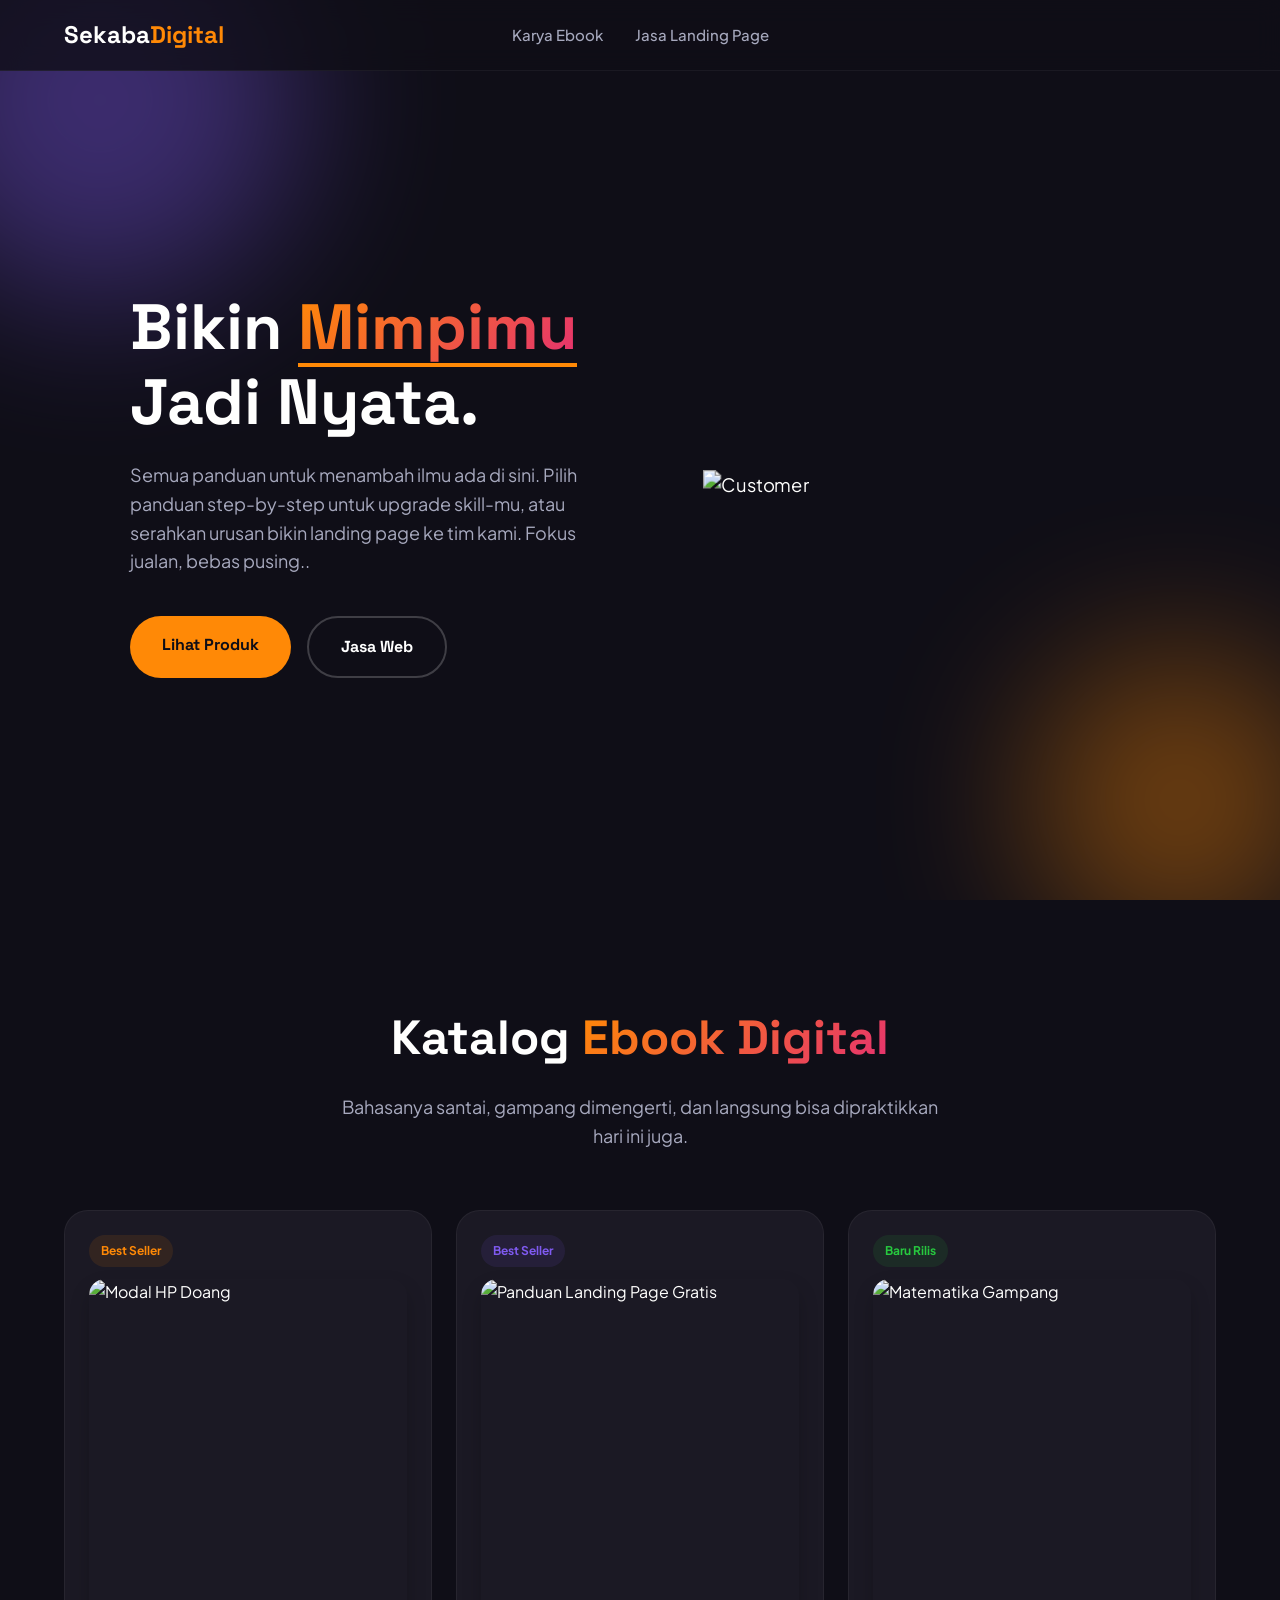
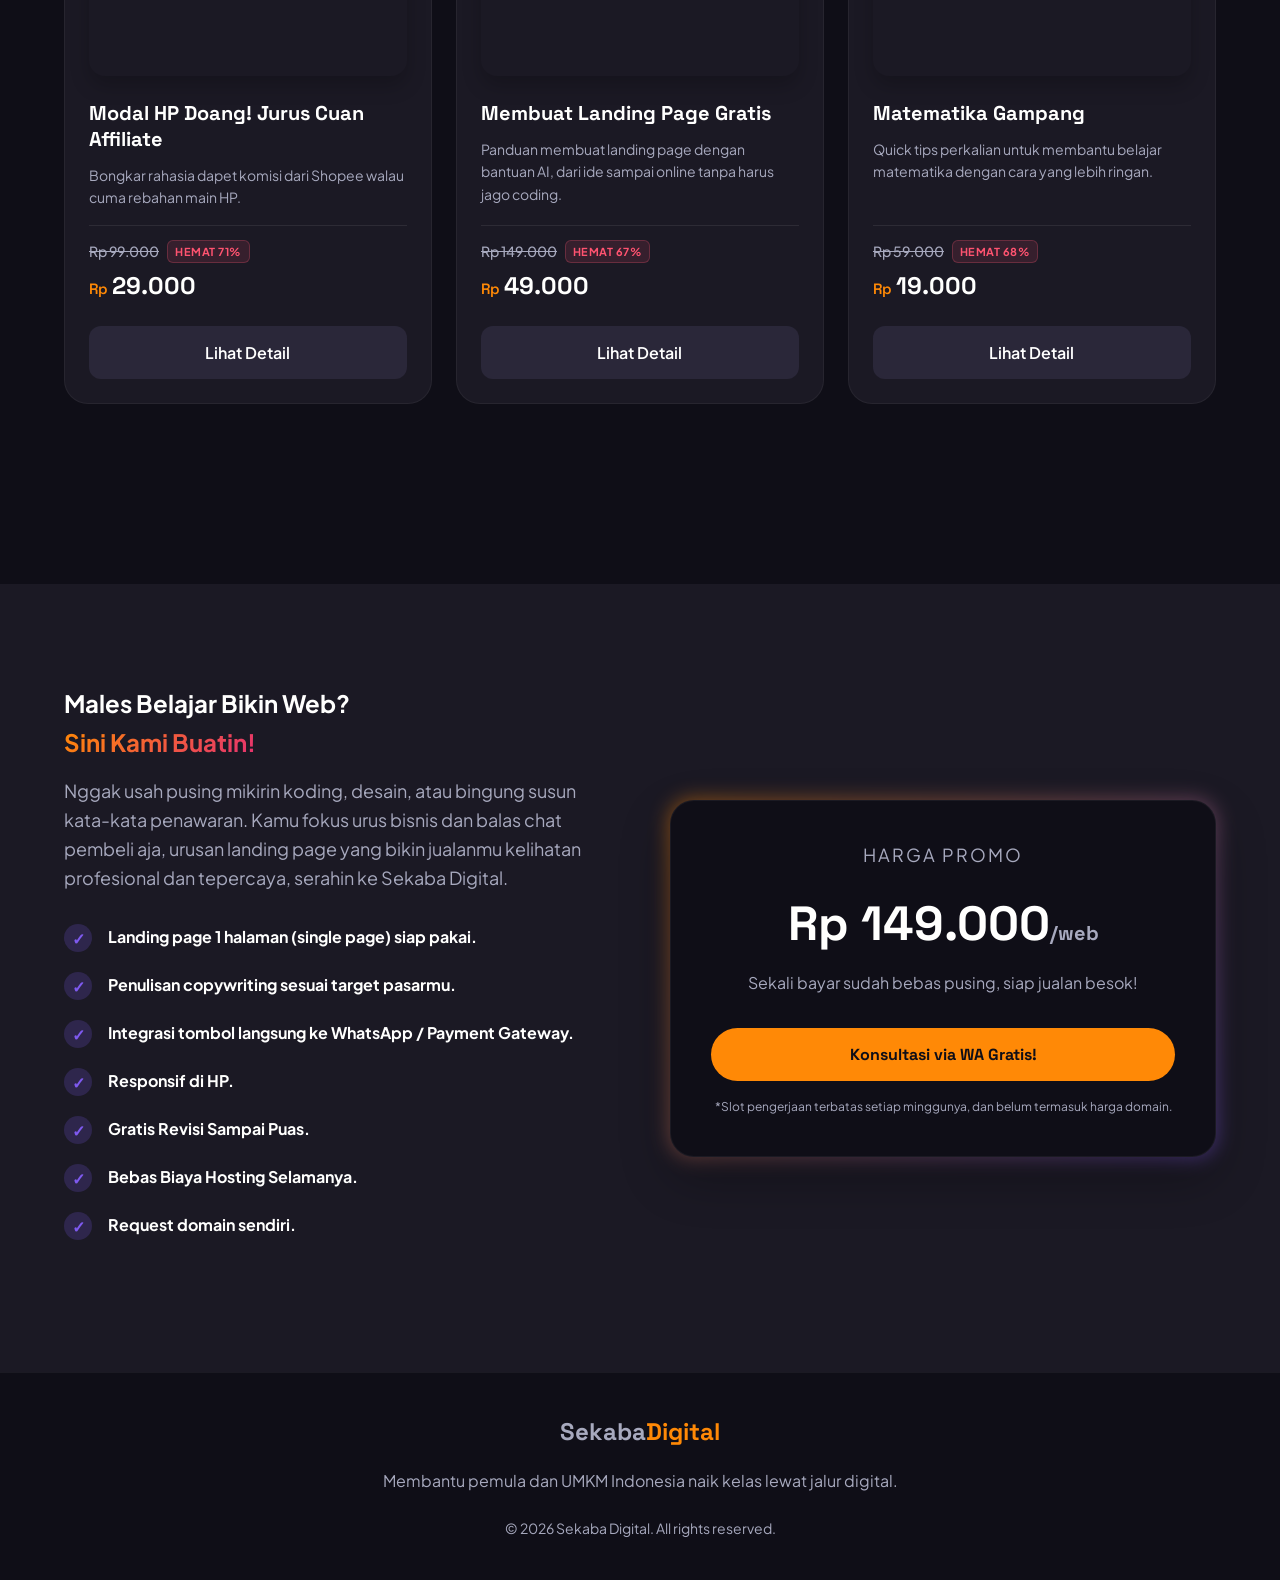
==== commit 6e765bfc: "Update index.html" ====
--- a/index.html
+++ b/index.html
@@ -5,6 +5,8 @@
     <meta charset="UTF-8">
     <meta name="viewport" content="width=device-width, initial-scale=1.0">
     <title>Sekaba Digital</title>
+    <link rel="icon" href="https://raw.githubusercontent.com/sekabadigital/sekabadigital/main/favicon.png"
+        type="image/png">
     <link rel="preconnect" href="https://fonts.googleapis.com">
     <link rel="preconnect" href="https://fonts.gstatic.com" crossorigin>
     <link
@@ -141,6 +143,54 @@
             color: var(--text);
         }
 
+        /* Mobile Nav Toggle Button */
+        .nav-toggle {
+            display: none;
+            flex-direction: column;
+            justify-content: center;
+            align-items: center;
+            gap: 5px;
+            width: 42px;
+            height: 42px;
+            border-radius: 10px;
+            background: rgba(255, 255, 255, 0.05);
+            border: 1px solid rgba(255, 255, 255, 0.08);
+            cursor: pointer;
+            transition: all 0.3s ease;
+            z-index: 101;
+            padding: 0;
+        }
+
+        .nav-toggle:hover {
+            background: rgba(255, 255, 255, 0.1);
+            border-color: rgba(255, 137, 6, 0.3);
+        }
+
+        .nav-toggle span {
+            display: block;
+            width: 20px;
+            height: 2px;
+            background: var(--text);
+            border-radius: 2px;
+            transition: transform 0.3s cubic-bezier(0.4, 0, 0.2, 1), opacity 0.2s ease, background 0.3s ease;
+            transform-origin: center;
+        }
+
+        .nav-toggle.active span:nth-child(1) {
+            transform: translateY(7px) rotate(45deg);
+            background: var(--primary);
+        }
+
+        .nav-toggle.active span:nth-child(2) {
+            opacity: 0;
+            transform: scaleX(0);
+        }
+
+        .nav-toggle.active span:nth-child(3) {
+            transform: translateY(-7px) rotate(-45deg);
+            background: var(--primary);
+        }
+
         /* Hero Section */
         .hero {
             min-height: 100vh;
@@ -498,11 +548,53 @@
             flex: 1;
         }
 
-        .ec-price {
-            font-size: 20px;
+        .ec-price-box {
+            margin-bottom: 20px;
+            padding-top: 14px;
+            border-top: 1px solid rgba(255, 255, 255, 0.08);
+            display: flex;
+            flex-direction: column;
+            gap: 4px;
+        }
+
+        .ec-price-top {
+            display: flex;
+            align-items: center;
+            gap: 8px;
+        }
+
+        .ec-price-strike {
+            font-size: 14px;
+            color: var(--text-muted);
+            text-decoration: line-through;
+            font-weight: 500;
+        }
+
+        .ec-badge-discount {
+            font-size: 11px;
+            font-weight: 700;
+            color: #FF5370;
+            background: rgba(255, 83, 112, 0.12);
+            border: 1px solid rgba(255, 83, 112, 0.25);
+            padding: 2px 7px;
+            border-radius: 6px;
+            letter-spacing: 0.5px;
+        }
+
+        .ec-price-current {
+            display: flex;
+            align-items: baseline;
+            gap: 4px;
+            font-family: var(--font-head);
+            font-size: 24px;
             font-weight: 700;
             color: var(--text);
-            margin-bottom: 20px;
+        }
+
+        .ec-price-current .currency {
+            font-size: 15px;
+            font-weight: 600;
+            color: var(--primary);
         }
 
         .btn-full {
@@ -640,19 +732,98 @@
             }
         }
 
+        @media (max-width: 768px) {
+            .nav-content {
+                height: 64px;
+                justify-content: space-between;
+            }
+
+            .nav-content .logo {
+                position: static;
+                font-size: 21px;
+            }
+
+            .nav-toggle {
+                display: flex;
+            }
+
+            /* Mobile Dropdown Menu */
+            .nav-links {
+                position: absolute;
+                top: 100%;
+                left: 0;
+                width: 100%;
+                background: rgba(18, 16, 28, 0.98);
+                backdrop-filter: blur(16px);
+                -webkit-backdrop-filter: blur(16px);
+                border-bottom: 1px solid rgba(255, 255, 255, 0.08);
+                border-top: 1px solid rgba(255, 255, 255, 0.05);
+                box-shadow: 0 20px 40px rgba(0, 0, 0, 0.6);
+                flex-direction: column;
+                gap: 8px;
+                padding: 0 24px;
+                max-height: 0;
+                opacity: 0;
+                overflow: hidden;
+                visibility: hidden;
+                pointer-events: none;
+                transition: max-height 0.35s cubic-bezier(0.4, 0, 0.2, 1),
+                            opacity 0.25s ease,
+                            padding 0.35s ease,
+                            visibility 0.35s ease;
+            }
+
+            .nav-links.active {
+                max-height: 280px;
+                opacity: 1;
+                visibility: visible;
+                pointer-events: auto;
+                padding: 16px 24px 20px;
+            }
+
+            .nav-links a {
+                display: flex;
+                align-items: center;
+                justify-content: space-between;
+                padding: 14px 18px;
+                border-radius: 12px;
+                font-size: 15px;
+                font-weight: 600;
+                color: var(--text);
+                background: rgba(255, 255, 255, 0.03);
+                border: 1px solid rgba(255, 255, 255, 0.05);
+                transition: all 0.25s ease;
+            }
+
+            .nav-links a::after {
+                content: '→';
+                font-size: 16px;
+                color: var(--text-muted);
+                transition: transform 0.25s ease, color 0.25s ease;
+            }
+
+            .nav-links a:hover,
+            .nav-links a:active {
+                background: rgba(255, 137, 6, 0.12);
+                border-color: rgba(255, 137, 6, 0.3);
+                color: var(--primary);
+                padding-left: 22px;
+            }
+
+            .nav-links a:hover::after,
+            .nav-links a:active::after {
+                color: var(--primary);
+                transform: translateX(4px);
+            }
+        }
+
         @media (max-width: 600px) {
             .nav-content {
-                height: 62px;
+                height: 60px;
             }
 
             .nav-content .logo {
-                left: 16px;
                 font-size: 19px;
-            }
-
-            .nav-links {
-                gap: 12px;
-                font-size: 11px;
             }
 
             /* Lebar kartu di HP agar tidak memenuhi layar sepenuhnya (memberi hint bahwa bisa digeser) */
@@ -666,10 +837,15 @@
 <body>
 
     <!-- Navbar -->
-    <nav class="navbar">
+    <nav class="navbar" id="navbar">
         <div class="wrap nav-content">
             <div class="logo">Sekaba<span>Digital</span></div>
-            <div class="nav-links">
+            <button class="nav-toggle" id="navToggle" aria-label="Buka Menu" aria-expanded="false" type="button">
+                <span></span>
+                <span></span>
+                <span></span>
+            </button>
+            <div class="nav-links" id="navLinks">
                 <a href="#ebook">Karya Ebook</a>
                 <a href="#jasa">Jasa Landing Page</a>
             </div>
@@ -719,7 +895,15 @@
                     <div class="ec-content">
                         <h3 class="ec-title">Modal HP Doang! Jurus Cuan Affiliate</h3>
                         <p class="ec-desc">Bongkar rahasia dapet komisi dari Shopee walau cuma rebahan main HP.</p>
-                        <div class="ec-price">Dapatkan Segera</div>
+                        <div class="ec-price-box">
+                            <div class="ec-price-top">
+                                <span class="ec-price-strike">Rp 99.000</span>
+                                <span class="ec-badge-discount">HEMAT 71%</span>
+                            </div>
+                            <div class="ec-price-current">
+                                <span class="currency">Rp</span>29.000
+                            </div>
+                        </div>
                         <a href="/cuandarihp.html" class="btn-full" target="_blank">Lihat Detail</a>
                     </div>
                 </div>
@@ -734,7 +918,15 @@
                         <h3 class="ec-title">Membuat Landing Page Gratis</h3>
                         <p class="ec-desc">Panduan membuat landing page dengan bantuan AI, dari ide sampai online tanpa
                             harus jago coding.</p>
-                        <div class="ec-price">Dapatkan Segera</div>
+                        <div class="ec-price-box">
+                            <div class="ec-price-top">
+                                <span class="ec-price-strike">Rp 149.000</span>
+                                <span class="ec-badge-discount">HEMAT 67%</span>
+                            </div>
+                            <div class="ec-price-current">
+                                <span class="currency">Rp</span>49.000
+                            </div>
+                        </div>
                         <a href="/landingpage.html" class="btn-full" target="_blank">Lihat Detail</a>
                     </div>
                 </div>
@@ -748,7 +940,15 @@
                         <h3 class="ec-title">Matematika Gampang</h3>
                         <p class="ec-desc">Quick tips perkalian untuk membantu belajar matematika dengan cara yang lebih
                             ringan.</p>
-                        <div class="ec-price">Dapatkan Segera</div>
+                        <div class="ec-price-box">
+                            <div class="ec-price-top">
+                                <span class="ec-price-strike">Rp 59.000</span>
+                                <span class="ec-badge-discount">HEMAT 68%</span>
+                            </div>
+                            <div class="ec-price-current">
+                                <span class="currency">Rp</span>19.000
+                            </div>
+                        </div>
                         <a href="/perkaliangampang.html" class="btn-full" target="_blank">Lihat Detail</a>
                     </div>
                 </div>
@@ -801,19 +1001,29 @@
                         <div><strong>Gratis Revisi Sampai Puas.</strong><br><span
                                 style="color:var(--text-muted); font-size:14px;"></span></div>
                     </li>
+                    <li>
+                        <div class="check-icon">✓</div>
+                        <div><strong>Bebas Biaya Hosting Selamanya.</strong><br><span
+                                style="color:var(--text-muted); font-size:14px;"></span></div>
+                    </li>
+                    <li>
+                        <div class="check-icon">✓</div>
+                        <div><strong>Request domain sendiri.</strong><br><span
+                                style="color:var(--text-muted); font-size:14px;"></span></div>
+                    </li>
                 </ul>
             </div>
             <div class="reveal">
                 <div class="price-box">
-                    <div class="pb-title">Paket Reguler</div>
-                    <div class="pb-price">Rp 249.000<span>/web</span></div>
-                    <div class="pb-title">Paket Plus Domain</div>
-                    <div class="pb-price">Rp 399.000<span>/web</span></div>
-                    <p style="color: var(--text-muted); margin-bottom: 32px;">Sekali bayar. Udah bebas pusing, siap
+                    <div class="pb-title">Harga Promo</div>
+                    <div class="pb-price">Rp 149.000<span>/web</span></div>
+                    <p style="color: var(--text-muted); margin-bottom: 32px;">Sekali bayar sudah bebas pusing, siap
                         jualan besok!</p>
-                    <button class="btn-lg btn-primary" style="width: 100%;">Konsultasi via WA Gratis!</button>
+                    <button class="btn-lg btn-primary" style="width: 100%;"
+                        onclick="window.open('https://wa.me/62895629244866/?text=Halo%20Sekaba%20Digital,%20saya%20ingin%20membuat%20landing%20page%20untuk%20usaha%20saya.', '_blank')">Konsultasi
+                        via WA Gratis!</button>
                     <p style="font-size: 12px; color: var(--text-muted); margin-top: 16px;">*Slot pengerjaan terbatas
-                        setiap minggunya.</p>
+                        setiap minggunya, dan belum termasuk harga domain.</p>
                 </div>
             </div>
         </div>
@@ -832,6 +1042,37 @@
     </footer>
 
     <script>
+        // Mobile Navbar Dropdown Toggle
+        const navToggle = document.getElementById('navToggle');
+        const navLinks = document.getElementById('navLinks');
+
+        if (navToggle && navLinks) {
+            navToggle.addEventListener('click', (e) => {
+                e.stopPropagation();
+                const isOpen = navLinks.classList.toggle('active');
+                navToggle.classList.toggle('active', isOpen);
+                navToggle.setAttribute('aria-expanded', isOpen);
+            });
+
+            // Tutup dropdown saat salah satu menu link diklik
+            navLinks.querySelectorAll('a').forEach((link) => {
+                link.addEventListener('click', () => {
+                    navLinks.classList.remove('active');
+                    navToggle.classList.remove('active');
+                    navToggle.setAttribute('aria-expanded', 'false');
+                });
+            });
+
+            // Tutup dropdown jika klik di luar area navbar
+            document.addEventListener('click', (e) => {
+                if (!navToggle.contains(e.target) && !navLinks.contains(e.target)) {
+                    navLinks.classList.remove('active');
+                    navToggle.classList.remove('active');
+                    navToggle.setAttribute('aria-expanded', 'false');
+                }
+            });
+        }
+
         // Efek Typing Dinamis pada Hero
         const textArray = ["Bisnismu", "Jualanmu", "Idemu", "Karyamu"];
         let textIndex = 0;
